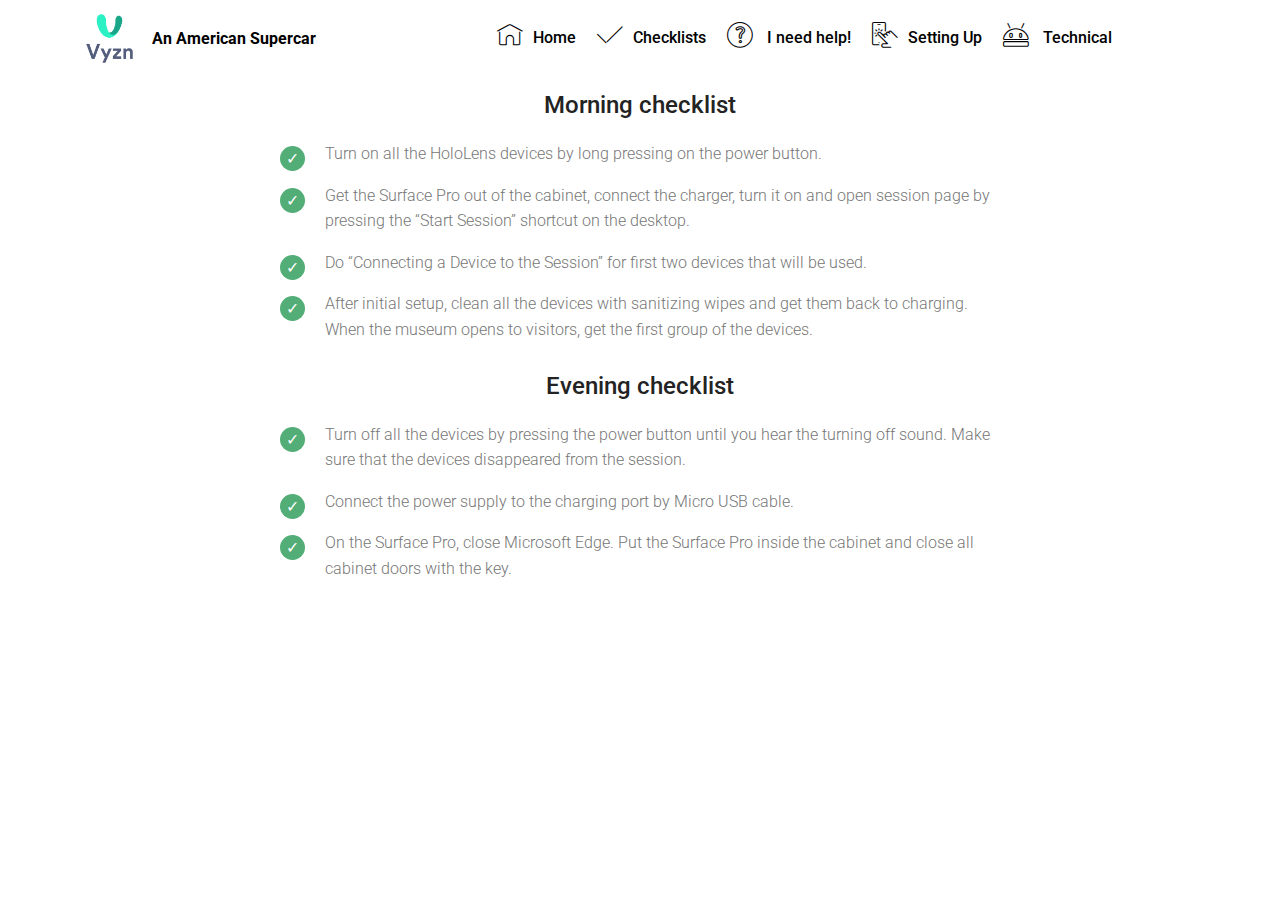
==== checklists.html @ bb9723ed "create github pages" ====
<!DOCTYPE html>
<html>
<head>
  <!-- Site made with Mobirise Website Builder v4.3.2, https://mobirise.com -->
  <meta charset="UTF-8">
  <meta http-equiv="X-UA-Compatible" content="IE=edge">
  <meta name="generator" content="Mobirise v4.3.2, mobirise.com">
  <meta name="viewport" content="width=device-width, initial-scale=1">
  <link rel="shortcut icon" href="assets/images/logo-zengalt-standalone-128x128.png" type="image/x-icon">
  <meta name="description" content="">
  <title>Checklists</title>
  <link rel="stylesheet" href="assets/web/assets/mobirise-icons/mobirise-icons.css">
  <link rel="stylesheet" href="assets/tether/tether.min.css">
  <link rel="stylesheet" href="assets/bootstrap/css/bootstrap.min.css">
  <link rel="stylesheet" href="assets/bootstrap/css/bootstrap-grid.min.css">
  <link rel="stylesheet" href="assets/bootstrap/css/bootstrap-reboot.min.css">
  <link rel="stylesheet" href="assets/dropdown/css/style.css">
  <link rel="stylesheet" href="assets/theme/css/style.css">
  <link rel="stylesheet" href="assets/mobirise/css/mbr-additional.css" type="text/css">
  
  
  
</head>
<body>
<section class="menu cid-qx8bwaWdoM" once="menu" id="menu2-o" data-rv-view="2293">

    

    <nav class="navbar navbar-expand beta-menu navbar-dropdown align-items-center navbar-fixed-top navbar-toggleable-sm">
        <button class="navbar-toggler navbar-toggler-right" type="button" data-toggle="collapse" data-target="#navbarSupportedContent" aria-controls="navbarSupportedContent" aria-expanded="false" aria-label="Toggle navigation">
            <div class="hamburger">
                <span></span>
                <span></span>
                <span></span>
                <span></span>
            </div>
        </button>
        <div class="menu-logo">
            <div class="navbar-brand">
                <span class="navbar-logo">
                    
                        <img src="assets/images/logo-zengalt-standalone-ver-7000x7228.png" alt="Mobirise" title="" media-simple="true" style="height: 3.8rem;">
                    
                </span>
                <span class="navbar-caption-wrap"><a class="navbar-caption text-black display-4" href="https://mobirise.com">
                        An American Supercar</a></span>
            </div>
        </div>
        <div class="collapse navbar-collapse" id="navbarSupportedContent">
            <ul class="navbar-nav nav-dropdown" data-app-modern-menu="true"><li class="nav-item">
                    <a class="nav-link link text-black display-4" href="index.html"><span class="mbri-home mbr-iconfont mbr-iconfont-btn"></span>Home</a>
                </li><li class="nav-item"><a class="nav-link link text-black display-4" href="checklists.html"><span class="mbri-success mbr-iconfont mbr-iconfont-btn"></span>Checklists</a></li><li class="nav-item"><a class="nav-link link text-black display-4" href="troubleshooting.html"><span class="mbri-question mbr-iconfont mbr-iconfont-btn"></span>
                        I need help!</a></li><li class="nav-item dropdown"><a class="nav-link link text-black display-4" href="setup.html" aria-expanded="true"><span class="mbri-touch mbr-iconfont mbr-iconfont-btn"></span>Setting Up</a></li><li class="nav-item">
                    <a class="nav-link link text-black display-4" href="technical.html"><span class="mbri-android mbr-iconfont mbr-iconfont-btn"></span>
                        Technical</a>
                </li></ul>
            <div class="navbar-buttons mbr-section-btn"><a class="btn btn-sm btn-white-outline display-4" href="tel:+1-234-567-8901"></a></div>
        </div>
    </nav>
</section>

<section class="engine"><a href="https://mobirise.co/c">free site maker</a></section><section class="mbr-section content4 cid-qx88U4uyLz" id="content4-q" data-rv-view="2295">

    

    <div class="container">
        <div class="media-container-row">
            <div class="title col-12 col-md-8">
                <h2 class="align-center pb-3 mbr-fonts-style display-5">
                    Morning checklist</h2>
                
                
            </div>
        </div>
    </div>
</section>

<section class="mbr-section content4 cid-qx8kidDkDp" id="content4-w" data-rv-view="2297">

    

    <div class="container">
        <div class="media-container-row">
            <div class="title col-12 col-md-8">
                <h2 class="align-center pb-3 mbr-fonts-style display-5">
                    Morning checklist</h2>
                
                
            </div>
        </div>
    </div>
</section>

<section class="mbr-section article content12 cid-qx89dCiiKt" id="content12-r" data-rv-view="2299">
     

    <div class="container">
        <div class="media-container-row">
            <div class="mbr-text counter-container col-12 col-md-8 mbr-fonts-style display-4">
                <ul><li>Turn on all the HoloLens devices by long pressing on the power button.</li><li>Get the Surface Pro out of the cabinet, connect the charger, turn it on and open session page by pressing the “Start Session” shortcut on the desktop.</li><li>Do “Connecting a Device to the Session” for first two devices that will be used.&nbsp;</li><li>After initial setup, clean all the devices with sanitizing wipes and get them back to charging. When the museum opens to visitors, get the first group of the devices.</li>
                </ul>
            </div>
        </div>
    </div>
</section>

<section class="mbr-section content4 cid-qx8fwMS0rk" id="content4-s" data-rv-view="2300">

    

    <div class="container">
        <div class="media-container-row">
            <div class="title col-12 col-md-8">
                <h2 class="align-center pb-3 mbr-fonts-style display-5">
                    Evening checklist</h2>
                
                
            </div>
        </div>
    </div>
</section>

<section class="mbr-section article content12 cid-qx8fCNBUqa" id="content12-t" data-rv-view="2302">
     

    <div class="container">
        <div class="media-container-row">
            <div class="mbr-text counter-container col-12 col-md-8 mbr-fonts-style display-4">
                <ul><li>Turn off all the devices by pressing the power button until you hear the turning off sound. Make sure that the devices disappeared from the session.</li><li>Connect the power supply to the charging port by Micro USB cable.</li><li>On the Surface Pro, close Microsoft Edge. Put the Surface Pro inside the cabinet and close all cabinet doors with the key.</li>
                </ul>
            </div>
        </div>
    </div>
</section>


  <script src="assets/web/assets/jquery/jquery.min.js"></script>
  <script src="assets/popper/popper.min.js"></script>
  <script src="assets/tether/tether.min.js"></script>
  <script src="assets/bootstrap/js/bootstrap.min.js"></script>
  <script src="assets/smooth-scroll/smooth-scroll.js"></script>
  <script src="assets/dropdown/js/script.min.js"></script>
  <script src="assets/touch-swipe/jquery.touch-swipe.min.js"></script>
  <script src="assets/theme/js/script.js"></script>
  
  
 <div id="scrollToTop" class="scrollToTop mbr-arrow-up"><a style="text-align: center;"><i class="mbri-down mbr-iconfont"></i></a></div>
  </body>
</html>
---- assets/web/assets/mobirise-icons/mobirise-icons.css ----
@font-face {
  font-family: 'MobiriseIcons';
  src:  url('mobirise-icons.eot?spat4u');
  src:  url('mobirise-icons.eot?spat4u#iefix') format('embedded-opentype'),
    url('mobirise-icons.ttf?spat4u') format('truetype'),
    url('mobirise-icons.woff?spat4u') format('woff'),
    url('mobirise-icons.svg?spat4u#MobiriseIcons') format('svg');
  font-weight: normal;
  font-style: normal;
}

[class^="mbri-"], [class*=" mbri-"] {
  /* use !important to prevent issues with browser extensions that change fonts */
  font-family: MobiriseIcons !important;
  speak: none;
  font-style: normal;
  font-weight: normal;
  font-variant: normal;
  text-transform: none;
  line-height: 1;

  /* Better Font Rendering =========== */
  -webkit-font-smoothing: antialiased;
  -moz-osx-font-smoothing: grayscale;
}

.mbri-add-submenu:before {
  content: "\e900";
}
.mbri-alert:before {
  content: "\e901";
}
.mbri-align-center:before {
  content: "\e902";
}
.mbri-align-justify:before {
  content: "\e903";
}
.mbri-align-left:before {
  content: "\e904";
}
.mbri-align-right:before {
  content: "\e905";
}
.mbri-android:before {
  content: "\e906";
}
.mbri-apple:before {
  content: "\e907";
}
.mbri-arrow-down:before {
  content: "\e908";
}
.mbri-arrow-next:before {
  content: "\e909";
}
.mbri-arrow-prev:before {
  content: "\e90a";
}
.mbri-arrow-up:before {
  content: "\e90b";
}
.mbri-bold:before {
  content: "\e90c";
}
.mbri-bookmark:before {
  content: "\e90d";
}
.mbri-bootstrap:before {
  content: "\e90e";
}
.mbri-briefcase:before {
  content: "\e90f";
}
.mbri-browse:before {
  content: "\e910";
}
.mbri-bulleted-list:before {
  content: "\e911";
}
.mbri-calendar:before {
  content: "\e912";
}
.mbri-camera:before {
  content: "\e913";
}
.mbri-cart-add:before {
  content: "\e914";
}
.mbri-cart-full:before {
  content: "\e915";
}
.mbri-cash:before {
  content: "\e916";
}
.mbri-change-style:before {
  content: "\e917";
}
.mbri-chat:before {
  content: "\e918";
}
.mbri-clock:before {
  content: "\e919";
}
.mbri-close:before {
  content: "\e91a";
}
.mbri-cloud:before {
  content: "\e91b";
}
.mbri-code:before {
  content: "\e91c";
}
.mbri-contact-form:before {
  content: "\e91d";
}
.mbri-credit-card:before {
  content: "\e91e";
}
.mbri-cursor-click:before {
  content: "\e91f";
}
.mbri-cust-feedback:before {
  content: "\e920";
}
.mbri-database:before {
  content: "\e921";
}
.mbri-delivery:before {
  content: "\e922";
}
.mbri-desktop:before {
  content: "\e923";
}
.mbri-devices:before {
  content: "\e924";
}
.mbri-down:before {
  content: "\e925";
}
.mbri-download:before {
  content: "\e989";
}
.mbri-drag-n-drop:before {
  content: "\e927";
}
.mbri-drag-n-drop2:before {
  content: "\e928";
}
.mbri-edit:before {
  content: "\e929";
}
.mbri-edit2:before {
  content: "\e92a";
}
.mbri-error:before {
  content: "\e92b";
}
.mbri-extension:before {
  content: "\e92c";
}
.mbri-features:before {
  content: "\e92d";
}
.mbri-file:before {
  content: "\e92e";
}
.mbri-flag:before {
  content: "\e92f";
}
.mbri-folder:before {
  content: "\e930";
}
.mbri-gift:before {
  content: "\e931";
}
.mbri-github:before {
  content: "\e932";
}
.mbri-globe:before {
  content: "\e933";
}
.mbri-globe-2:before {
  content: "\e934";
}
.mbri-growing-chart:before {
  content: "\e935";
}
.mbri-hearth:before {
  content: "\e936";
}
.mbri-help:before {
  content: "\e937";
}
.mbri-home:before {
  content: "\e938";
}
.mbri-hot-cup:before {
  content: "\e939";
}
.mbri-idea:before {
  content: "\e93a";
}
.mbri-image-gallery:before {
  content: "\e93b";
}
.mbri-image-slider:before {
  content: "\e93c";
}
.mbri-info:before {
  content: "\e93d";
}
.mbri-italic:before {
  content: "\e93e";
}
.mbri-key:before {
  content: "\e93f";
}
.mbri-laptop:before {
  content: "\e940";
}
.mbri-layers:before {
  content: "\e941";
}
.mbri-left-right:before {
  content: "\e942";
}
.mbri-left:before {
  content: "\e943";
}
.mbri-letter:before {
  content: "\e944";
}
.mbri-like:before {
  content: "\e945";
}
.mbri-link:before {
  content: "\e946";
}
.mbri-lock:before {
  content: "\e947";
}
.mbri-login:before {
  content: "\e948";
}
.mbri-logout:before {
  content: "\e949";
}
.mbri-magic-stick:before {
  content: "\e94a";
}
.mbri-map-pin:before {
  content: "\e94b";
}
.mbri-menu:before {
  content: "\e94c";
}
.mbri-mobile:before {
  content: "\e94d";
}
.mbri-mobile2:before {
  content: "\e94e";
}
.mbri-mobirise:before {
  content: "\e94f";
}
.mbri-more-horizontal:before {
  content: "\e950";
}
.mbri-more-vertical:before {
  content: "\e951";
}
.mbri-music:before {
  content: "\e952";
}
.mbri-new-file:before {
  content: "\e953";
}
.mbri-numbered-list:before {
  content: "\e954";
}
.mbri-opened-folder:before {
  content: "\e955";
}
.mbri-pages:before {
  content: "\e956";
}
.mbri-paper-plane:before {
  content: "\e957";
}
.mbri-paperclip:before {
  content: "\e958";
}
.mbri-photo:before {
  content: "\e959";
}
.mbri-photos:before {
  content: "\e95a";
}
.mbri-pin:before {
  content: "\e95b";
}
.mbri-play:before {
  content: "\e95c";
}
.mbri-plus:before {
  content: "\e95d";
}
.mbri-preview:before {
  content: "\e95e";
}
.mbri-print:before {
  content: "\e95f";
}
.mbri-protect:before {
  content: "\e960";
}
.mbri-question:before {
  content: "\e961";
}
.mbri-quote-left:before {
  content: "\e962";
}
.mbri-quote-right:before {
  content: "\e963";
}
.mbri-refresh:before {
  content: "\e964";
}
.mbri-responsive:before {
  content: "\e965";
}
.mbri-right:before {
  content: "\e966";
}
.mbri-rocket:before {
  content: "\e967";
}
.mbri-sad-face:before {
  content: "\e968";
}
.mbri-sale:before {
  content: "\e969";
}
.mbri-save:before {
  content: "\e96a";
}
.mbri-search:before {
  content: "\e96b";
}
.mbri-setting:before {
  content: "\e96c";
}
.mbri-setting2:before {
  content: "\e96d";
}
.mbri-setting3:before {
  content: "\e96e";
}
.mbri-share:before {
  content: "\e96f";
}
.mbri-shopping-bag:before {
  content: "\e970";
}
.mbri-shopping-basket:before {
  content: "\e971";
}
.mbri-shopping-cart:before {
  content: "\e972";
}
.mbri-sites:before {
  content: "\e973";
}
.mbri-smile-face:before {
  content: "\e974";
}
.mbri-speed:before {
  content: "\e975";
}
.mbri-star:before {
  content: "\e976";
}
.mbri-success:before {
  content: "\e977";
}
.mbri-sun:before {
  content: "\e978";
}
.mbri-sun2:before {
  content: "\e979";
}
.mbri-tablet:before {
  content: "\e97a";
}
.mbri-tablet-vertical:before {
  content: "\e97b";
}
.mbri-target:before {
  content: "\e97c";
}
.mbri-timer:before {
  content: "\e97d";
}
.mbri-to-ftp:before {
  content: "\e97e";
}
.mbri-to-local-drive:before {
  content: "\e97f";
}
.mbri-touch-swipe:before {
  content: "\e980";
}
.mbri-touch:before {
  content: "\e981";
}
.mbri-trash:before {
  content: "\e982";
}
.mbri-underline:before {
  content: "\e983";
}
.mbri-unlink:before {
  content: "\e984";
}
.mbri-unlock:before {
  content: "\e985";
}
.mbri-up-down:before {
  content: "\e986";
}
.mbri-up:before {
  content: "\e987";
}
.mbri-update:before {
  content: "\e988";
}
.mbri-upload:before {
 content: "\e926"; 
}
.mbri-user:before {
  content: "\e98a";
}
.mbri-user2:before {
  content: "\e98b";
}
.mbri-users:before {
  content: "\e98c";
}
.mbri-video:before {
  content: "\e98d";
}
.mbri-video-play:before {
  content: "\e98e";
}
.mbri-watch:before {
  content: "\e98f";
}
.mbri-website-theme:before {
  content: "\e990";
}
.mbri-wifi:before {
  content: "\e991";
}
.mbri-windows:before {
  content: "\e992";
}
.mbri-zoom-out:before {
  content: "\e993";
}
.mbri-redo:before {
  content: "\e994";
}
.mbri-undo:before {
  content: "\e995";
}
---- assets/dropdown/css/style.css ----
.navbar-dropdown {
  left: 0;
  padding: 0;
  position: absolute;
  right: 0;
  top: 0;
  transition: all 0.45s ease;
  z-index: 1030;
  background: #282828; }
  .navbar-dropdown .navbar-logo {
    margin-right: 0.8rem;
    transition: margin 0.3s ease-in-out;
    vertical-align: middle; }
    .navbar-dropdown .navbar-logo img {
      height: 3.125rem;
      transition: all 0.3s ease-in-out; }
    .navbar-dropdown .navbar-logo.mbr-iconfont {
      font-size: 3.125rem;
      line-height: 3.125rem; }
  .navbar-dropdown .navbar-caption {
    font-weight: 700;
    white-space: normal;
    vertical-align: -4px;
    line-height: 3.125rem !important; }
    .navbar-dropdown .navbar-caption, .navbar-dropdown .navbar-caption:hover {
      color: inherit;
      text-decoration: none; }
  .navbar-dropdown .mbr-iconfont + .navbar-caption {
    vertical-align: -1px; }
  .navbar-dropdown.navbar-fixed-top {
    position: fixed; }
  .navbar-dropdown .navbar-brand span {
    vertical-align: -4px; }
  .navbar-dropdown.bg-color.transparent {
    background: none; }
  .navbar-dropdown.navbar-short .navbar-brand {
    padding: 0.625rem 0; }
    .navbar-dropdown.navbar-short .navbar-brand span {
      vertical-align: -1px; }
  .navbar-dropdown.navbar-short .navbar-caption {
    line-height: 2.375rem !important;
    vertical-align: -2px; }
  .navbar-dropdown.navbar-short .navbar-logo {
    margin-right: 0.5rem; }
    .navbar-dropdown.navbar-short .navbar-logo img {
      height: 2.375rem; }
    .navbar-dropdown.navbar-short .navbar-logo.mbr-iconfont {
      font-size: 2.375rem;
      line-height: 2.375rem; }
  .navbar-dropdown.navbar-short .mbr-table-cell {
    height: 3.625rem; }
  .navbar-dropdown .navbar-close {
    left: 0.6875rem;
    position: fixed;
    top: 0.75rem;
    z-index: 1000; }
  .navbar-dropdown .hamburger-icon {
    content: "";
    display: inline-block;
    vertical-align: middle;
    width: 16px;
    -webkit-box-shadow: 0 -6px 0 1px #282828,0 0 0 1px #282828,0 6px 0 1px #282828;
    -moz-box-shadow: 0 -6px 0 1px #282828,0 0 0 1px #282828,0 6px 0 1px #282828;
    box-shadow: 0 -6px 0 1px #282828,0 0 0 1px #282828,0 6px 0 1px #282828; }

.dropdown-menu .dropdown-toggle[data-toggle="dropdown-submenu"]::after {
  border-bottom: 0.35em solid transparent;
  border-left: 0.35em solid;
  border-right: 0;
  border-top: 0.35em solid transparent;
  margin-left: 0.3rem; }

.dropdown-menu .dropdown-item:focus {
  outline: 0; }

.nav-dropdown {
  font-size: 0.75rem;
  font-weight: 500;
  height: auto !important; }
  .nav-dropdown .nav-btn {
    padding-left: 1rem; }
  .nav-dropdown .link {
    margin: .667em 1.667em;
    font-weight: 500;
    padding: 0;
    transition: color .2s ease-in-out; }
    .nav-dropdown .link.dropdown-toggle {
      margin-right: 2.583em; }
      .nav-dropdown .link.dropdown-toggle::after {
        margin-left: .25rem;
        border-top: 0.35em solid;
        border-right: 0.35em solid transparent;
        border-left: 0.35em solid transparent;
        border-bottom: 0; }
      .nav-dropdown .link.dropdown-toggle[aria-expanded="true"] {
        margin: 0;
        padding: 0.667em 3.263em  0.667em 1.667em; }
  .nav-dropdown .link::after,
  .nav-dropdown .dropdown-item::after {
    color: inherit; }
  .nav-dropdown .btn {
    font-size: 0.75rem;
    font-weight: 700;
    letter-spacing: 0;
    margin-bottom: 0;
    padding-left: 1.25rem;
    padding-right: 1.25rem; }
  .nav-dropdown .dropdown-menu {
    border-radius: 0;
    border: 0;
    left: 0;
    margin: 0;
    padding-bottom: 1.25rem;
    padding-top: 1.25rem;
    position: relative; }
  .nav-dropdown .dropdown-submenu {
    margin-left: 0.125rem;
    top: 0; }
  .nav-dropdown .dropdown-item {
    font-weight: 500;
    line-height: 2;
    padding: 0.3846em 4.615em 0.3846em 1.5385em;
    position: relative;
    transition: color .2s ease-in-out, background-color .2s ease-in-out; }
    .nav-dropdown .dropdown-item::after {
      margin-top: -0.3077em;
      position: absolute;
      right: 1.1538em;
      top: 50%; }
    .nav-dropdown .dropdown-item:focus, .nav-dropdown .dropdown-item:hover {
      background: none; }

@media (max-width: 767px) {
  .nav-dropdown.navbar-toggleable-sm {
    bottom: 0;
    display: none;
    left: 0;
    overflow-x: hidden;
    position: fixed;
    top: 0;
    transform: translateX(-100%);
    -ms-transform: translateX(-100%);
    -webkit-transform: translateX(-100%);
    width: 18.75rem;
    z-index: 999; } }
.nav-dropdown.navbar-toggleable-xl {
  bottom: 0;
  display: none;
  left: 0;
  overflow-x: hidden;
  position: fixed;
  top: 0;
  transform: translateX(-100%);
  -ms-transform: translateX(-100%);
  -webkit-transform: translateX(-100%);
  width: 18.75rem;
  z-index: 999; }

.nav-dropdown-sm {
  display: block !important;
  overflow-x: hidden;
  overflow: auto;
  padding-top: 3.875rem; }
  .nav-dropdown-sm::after {
    content: "";
    display: block;
    height: 3rem;
    width: 100%; }
  .nav-dropdown-sm.collapse.in ~ .navbar-close {
    display: block !important; }
  .nav-dropdown-sm.collapsing, .nav-dropdown-sm.collapse.in {
    transform: translateX(0);
    -ms-transform: translateX(0);
    -webkit-transform: translateX(0);
    transition: all 0.25s ease-out;
    -webkit-transition: all 0.25s ease-out;
    background: #282828; }
  .nav-dropdown-sm.collapsing[aria-expanded="false"] {
    transform: translateX(-100%);
    -ms-transform: translateX(-100%);
    -webkit-transform: translateX(-100%); }
  .nav-dropdown-sm .nav-item {
    display: block;
    margin-left: 0 !important;
    padding-left: 0; }
  .nav-dropdown-sm .link,
  .nav-dropdown-sm .dropdown-item {
    border-top: 1px dotted rgba(255, 255, 255, 0.1);
    font-size: 0.8125rem;
    line-height: 1.6;
    margin: 0 !important;
    padding: 0.875rem 2.4rem 0.875rem 1.5625rem !important;
    position: relative;
    white-space: normal; }
    .nav-dropdown-sm .link:focus, .nav-dropdown-sm .link:hover,
    .nav-dropdown-sm .dropdown-item:focus,
    .nav-dropdown-sm .dropdown-item:hover {
      background: rgba(0, 0, 0, 0.2) !important;
      color: #c0a375; }
  .nav-dropdown-sm .nav-btn {
    position: relative;
    padding: 1.5625rem 1.5625rem 0 1.5625rem; }
    .nav-dropdown-sm .nav-btn::before {
      border-top: 1px dotted rgba(255, 255, 255, 0.1);
      content: "";
      left: 0;
      position: absolute;
      top: 0;
      width: 100%; }
    .nav-dropdown-sm .nav-btn + .nav-btn {
      padding-top: 0.625rem; }
      .nav-dropdown-sm .nav-btn + .nav-btn::before {
        display: none; }
  .nav-dropdown-sm .btn {
    padding: 0.625rem 0; }
  .nav-dropdown-sm .dropdown-toggle[data-toggle="dropdown-submenu"]::after {
    margin-left: .25rem;
    border-top: 0.35em solid;
    border-right: 0.35em solid transparent;
    border-left: 0.35em solid transparent;
    border-bottom: 0; }
  .nav-dropdown-sm .dropdown-toggle[data-toggle="dropdown-submenu"][aria-expanded="true"]::after {
    border-top: 0;
    border-right: 0.35em solid transparent;
    border-left: 0.35em solid transparent;
    border-bottom: 0.35em solid; }
  .nav-dropdown-sm .dropdown-menu {
    margin: 0;
    padding: 0;
    position: relative;
    top: 0;
    left: 0;
    width: 100%;
    border: 0;
    float: none;
    border-radius: 0;
    background: none; }
  .nav-dropdown-sm .dropdown-submenu {
    left: 100%;
    margin-left: 0.125rem;
    margin-top: -1.25rem;
    top: 0; }

.navbar-toggleable-sm .nav-dropdown .dropdown-menu {
  position: absolute; }

.navbar-toggleable-sm .nav-dropdown .dropdown-submenu {
  left: 100%;
  margin-left: 0.125rem;
  margin-top: -1.25rem;
  top: 0; }

.navbar-toggleable-sm.opened .nav-dropdown .dropdown-menu {
  position: relative; }

.navbar-toggleable-sm.opened .nav-dropdown .dropdown-submenu {
  left: 0;
  margin-left: 00rem;
  margin-top: 0rem;
  top: 0; }

.is-builder .nav-dropdown.collapsing {
  transition: none !important; }

/*# sourceMappingURL=style.css.map */
---- assets/theme/css/style.css ----
/*!
 * Mobirise v4 theme (https://mobirise.com/)
 * Copyright 2017 Mobirise
 */
section {
  background-color: #eeeeee; }

section,
.container,
.container-fluid {
  position: relative;
  word-wrap: break-word; }

a.mbr-iconfont:hover {
  text-decoration: none; }

.article .lead p, .article .lead ul, .article .lead ol, .article .lead pre, .article .lead blockquote {
  margin-bottom: 0; }

a {
  font-style: normal;
  font-weight: 400;
  cursor: pointer; }
  a, a:hover {
    text-decoration: none; }

figure {
  margin-bottom: 0; }

body {
  color: #232323; }

h1, h2, h3, h4, h5, h6,
.h1, .h2, .h3, .h4, .h5, .h6,
.display-1, .display-2, .display-3, .display-4 {
  line-height: 1;
  word-break: break-word;
  word-wrap: break-word; }

b, strong {
  font-weight: bold; }

blockquote {
  padding: 10px 0 10px 20px;
  position: relative;
  border-left: 2px solid;
  border-color: #ff3366; }

input:-webkit-autofill, input:-webkit-autofill:hover, input:-webkit-autofill:focus, input:-webkit-autofill:active {
  transition-delay: 9999s;
  transition-property: background-color, color; }

textarea[type="hidden"] {
  display: none; }

body {
  position: relative; }

section {
  background-position: 50% 50%;
  background-repeat: no-repeat;
  background-size: cover; }
  section .mbr-background-video,
  section .mbr-background-video-preview {
    position: absolute;
    bottom: 0;
    left: 0;
    right: 0;
    top: 0; }

.hidden {
  visibility: hidden; }

.mbr-z-index20 {
  z-index: 20; }

/*! Base colors */
.mbr-white {
  color: #ffffff; }

.mbr-black {
  color: #000000; }

.mbr-bg-white {
  background-color: #ffffff; }

.mbr-bg-black {
  background-color: #000000; }

/*! Text-aligns */
.align-left {
  text-align: left; }

.align-center {
  text-align: center; }

.align-right {
  text-align: right; }

@media (max-width: 767px) {
  .align-left, .align-center, .align-right, .mbr-section-btn, .mbr-section-title {
    text-align: center; } }
/*! Font-weight  */
.mbr-light {
  font-weight: 300; }

.mbr-regular {
  font-weight: 400; }

.mbr-semibold {
  font-weight: 500; }

.mbr-bold {
  font-weight: 700; }

/*! Media  */
.media-size-item {
  -webkit-flex: 1 1 auto;
  -moz-flex: 1 1 auto;
  -ms-flex: 1 1 auto;
  -o-flex: 1 1 auto;
  flex: 1 1 auto; }

.media-content {
  -webkit-flex-basis: 100%;
  flex-basis: 100%; }

.media-container-row {
  display: -ms-flexbox;
  display: -webkit-flex;
  display: flex;
  -webkit-flex-direction: row;
  -ms-flex-direction: row;
  flex-direction: row;
  -webkit-flex-wrap: wrap;
  -ms-flex-wrap: wrap;
  flex-wrap: wrap;
  -webkit-justify-content: center;
  -ms-flex-pack: center;
  justify-content: center;
  -webkit-align-content: center;
  -ms-flex-line-pack: center;
  align-content: center;
  -webkit-align-items: start;
  -ms-flex-align: start;
  align-items: start; }
  .media-container-row .media-size-item {
    width: 400px; }

.media-container-column {
  display: -ms-flexbox;
  display: -webkit-flex;
  display: flex;
  -webkit-flex-direction: column;
  -ms-flex-direction: column;
  flex-direction: column;
  -webkit-flex-wrap: wrap;
  -ms-flex-wrap: wrap;
  flex-wrap: wrap;
  -webkit-justify-content: center;
  -ms-flex-pack: center;
  justify-content: center;
  -webkit-align-content: center;
  -ms-flex-line-pack: center;
  align-content: center;
  -webkit-align-items: stretch;
  -ms-flex-align: stretch;
  align-items: stretch; }
  .media-container-column > * {
    width: 100%; }

@media (min-width: 992px) {
  .media-container-row {
    -webkit-flex-wrap: nowrap;
    -ms-flex-wrap: nowrap;
    flex-wrap: nowrap; } }
figure {
  overflow: hidden; }

figure[mbr-media-size] {
  transition: width 0.1s; }

.mbr-figure img, .mbr-figure iframe {
  display: block;
  width: 100%; }

.card {
  background-color: transparent;
  border: none; }

.card-img {
  text-align: center;
  flex-shrink: 0; }

.media {
  max-width: 100%;
  margin: 0 auto; }

.mbr-figure {
  -ms-flex-item-align: center;
  -ms-grid-row-align: center;
  -webkit-align-self: center;
  align-self: center; }

.media-container > div {
  max-width: 100%; }

.mbr-figure img, .card-img img {
  width: 100%; }

@media (max-width: 991px) {
  .media-size-item {
    width: auto !important; }

  .media {
    width: auto; }

  .mbr-figure {
    width: 100% !important; } }
/*! Buttons */
.mbr-section-btn {
  margin-left: -.25rem;
  margin-right: -.25rem;
  font-size: 0; }

nav .mbr-section-btn {
  margin-left: 0rem;
  margin-right: 0rem; }

/*! Btn icon margin */
.btn .mbr-iconfont, .btn.btn-sm .mbr-iconfont {
  cursor: pointer;
  margin-right: 0.5rem; }

.btn.btn-md .mbr-iconfont, .btn.btn-md .mbr-iconfont {
  margin-right: 0.8rem; }

.mbr-regular {
  font-weight: 400; }

.mbr-semibold {
  font-weight: 500; }

.mbr-bold {
  font-weight: 700; }

[type="submit"] {
  -webkit-appearance: none; }

/*! Full-screen */
.mbr-fullscreen .mbr-overlay {
  min-height: 100vh; }

.mbr-fullscreen {
  display: flex;
  display: -webkit-flex;
  display: -moz-flex;
  display: -ms-flex;
  display: -o-flex;
  align-items: center;
  -webkit-align-items: center;
  min-height: 100vh;
  padding-top: 3rem;
  padding-bottom: 3rem; }

/*! Map */
.map {
  height: 25rem;
  position: relative; }
  .map iframe {
    width: 100%;
    height: 100%; }

/* Form */
.form-asterisk {
  font-family: initial;
  position: absolute;
  top: -2px;
  font-weight: normal; }

/*! Scroll to top arrow */
.mbr-arrow-up {
  bottom: 25px;
  right: 90px;
  position: fixed;
  text-align: right;
  z-index: 5000;
  color: #ffffff;
  font-size: 32px;
  transform: rotate(180deg);
  -webkit-transform: rotate(180deg); }

.mbr-arrow-up a {
  background: rgba(0, 0, 0, 0.2);
  border-radius: 3px;
  color: #fff;
  display: inline-block;
  height: 60px;
  width: 60px;
  outline-style: none !important;
  position: relative;
  text-decoration: none;
  transition: all .3s ease-in-out;
  cursor: pointer;
  text-align: center; }
  .mbr-arrow-up a:hover {
    background-color: rgba(0, 0, 0, 0.4); }
  .mbr-arrow-up a i {
    line-height: 60px; }

.mbr-arrow-up-icon {
  display: block;
  color: #fff; }

.mbr-arrow-up-icon::before {
  content: "\203a";
  display: inline-block;
  font-family: serif;
  font-size: 32px;
  line-height: 1;
  font-style: normal;
  position: relative;
  top: 6px;
  left: -4px;
  -webkit-transform: rotate(-90deg);
  transform: rotate(-90deg); }

/*! Arrow Down */
.mbr-arrow {
  position: absolute;
  bottom: 45px;
  left: 50%;
  width: 60px;
  height: 60px;
  cursor: pointer;
  background-color: rgba(80, 80, 80, 0.5);
  border-radius: 50%;
  -webkit-transform: translateX(-50%);
  transform: translateX(-50%); }
  .mbr-arrow > a {
    display: inline-block;
    text-decoration: none;
    outline-style: none;
    -webkit-animation: arrowdown 1.7s ease-in-out infinite;
    animation: arrowdown 1.7s ease-in-out infinite; }
    .mbr-arrow > a > i {
      position: absolute;
      top: -2px;
      left: 15px;
      font-size: 2rem; }

@keyframes arrowdown {
  0% {
    transform: translateY(0px);
    -webkit-transform: translateY(0px); }
  50% {
    transform: translateY(-5px);
    -webkit-transform: translateY(-5px); }
  100% {
    transform: translateY(0px);
    -webkit-transform: translateY(0px); } }
@-webkit-keyframes arrowdown {
  0% {
    transform: translateY(0px);
    -webkit-transform: translateY(0px); }
  50% {
    transform: translateY(-5px);
    -webkit-transform: translateY(-5px); }
  100% {
    transform: translateY(0px);
    -webkit-transform: translateY(0px); } }
@media (max-width: 500px) {
  .mbr-arrow-up {
    left: 50%;
    right: auto;
    transform: translateX(-50%) rotate(180deg);
    -webkit-transform: translateX(-50%) rotate(180deg); } }
/*Gradients animation*/
@keyframes gradient-animation {
  from {
    background-position: 0% 100%;
    animation-timing-function: ease-in-out; }
  to {
    background-position: 100% 0%;
    animation-timing-function: ease-in-out; } }
@-webkit-keyframes gradient-animation {
  from {
    background-position: 0% 100%;
    animation-timing-function: ease-in-out; }
  to {
    background-position: 100% 0%;
    animation-timing-function: ease-in-out; } }
.bg-gradient {
  background-size: 200% 200%;
  animation: gradient-animation 5s infinite alternate;
  -webkit-animation: gradient-animation 5s infinite alternate; }

.menu .navbar-brand {
  display: -webkit-flex; }
  .menu .navbar-brand span {
    display: flex;
    display: -webkit-flex; }
  .menu .navbar-brand .navbar-caption-wrap {
    display: -webkit-flex; }
  .menu .navbar-brand .navbar-logo img {
    display: -webkit-flex; }
@media (min-width: 768px) and (max-width: 991px) {
  .menu .navbar-toggleable-sm .navbar-nav {
    display: -webkit-box;
    display: -webkit-flex;
    display: -ms-flexbox; } }
@media (min-width: 992px) {
  .menu .navbar-nav.nav-dropdown {
    display: -webkit-flex; }
  .menu .navbar-toggleable-sm .navbar-collapse {
    display: -webkit-flex !important; } }

/*# sourceMappingURL=style.css.map */
.engine {
	position: absolute;
	text-indent: -2400px;
	text-align: center;
	padding: 0;
	top: 0;
	left: -2400px;
}
---- assets/mobirise/css/mbr-additional.css ----
@import url(https://fonts.googleapis.com/css?family=Roboto:100,100i,300,300i,400,400i,500,500i,700,700i,900,900i);





body {
  font-style: normal;
  line-height: 1.5;
}
.mbr-section-title {
  font-style: normal;
  line-height: 1.2;
}
.mbr-section-subtitle {
  line-height: 1.3;
}
.mbr-text {
  font-style: normal;
  line-height: 1.6;
}
.display-1 {
  font-family: 'Roboto', sans-serif;
  font-size: 4.25rem;
}
.display-1 > .mbr-iconfont {
  font-size: 6.8rem;
}
.display-2 {
  font-family: 'Roboto', sans-serif;
  font-size: 3rem;
}
.display-2 > .mbr-iconfont {
  font-size: 4.8rem;
}
.display-4 {
  font-family: 'Roboto', sans-serif;
  font-size: 1rem;
}
.display-4 > .mbr-iconfont {
  font-size: 1.6rem;
}
.display-5 {
  font-family: 'Roboto', sans-serif;
  font-size: 1.5rem;
}
.display-5 > .mbr-iconfont {
  font-size: 2.4rem;
}
.display-7 {
  font-family: 'Roboto', sans-serif;
  font-size: 1rem;
}
.display-7 > .mbr-iconfont {
  font-size: 1.6rem;
}
/* ---- Fluid typography for mobile devices ---- */
/* 1.4 - font scale ratio ( bootstrap == 1.42857 ) */
/* 100vw - current viewport width */
/* (48 - 20)  48 == 48rem == 768px, 20 == 20rem == 320px(minimal supported viewport) */
/* 0.65 - min scale variable, may vary */
@media (max-width: 768px) {
  .display-1 {
    font-size: 3.4rem;
    font-size: calc( 2.1374999999999997rem + (4.25 - 2.1374999999999997) * ((100vw - 20rem) / (48 - 20)));
    line-height: calc( 1.4 * (2.1374999999999997rem + (4.25 - 2.1374999999999997) * ((100vw - 20rem) / (48 - 20))));
  }
  .display-2 {
    font-size: 2.4rem;
    font-size: calc( 1.7rem + (3 - 1.7) * ((100vw - 20rem) / (48 - 20)));
    line-height: calc( 1.4 * (1.7rem + (3 - 1.7) * ((100vw - 20rem) / (48 - 20))));
  }
  .display-4 {
    font-size: 0.8rem;
    font-size: calc( 1rem + (1 - 1) * ((100vw - 20rem) / (48 - 20)));
    line-height: calc( 1.4 * (1rem + (1 - 1) * ((100vw - 20rem) / (48 - 20))));
  }
  .display-5 {
    font-size: 1.2rem;
    font-size: calc( 1.175rem + (1.5 - 1.175) * ((100vw - 20rem) / (48 - 20)));
    line-height: calc( 1.4 * (1.175rem + (1.5 - 1.175) * ((100vw - 20rem) / (48 - 20))));
  }
}
/* Buttons */
.btn {
  font-weight: 500;
  border-width: 2px;
  font-style: normal;
  letter-spacing: 1px;
  margin: .4rem .8rem;
  white-space: normal;
  -webkit-transition: all 0.3s ease-in-out;
  -moz-transition: all 0.3s ease-in-out;
  transition: all 0.3s ease-in-out;
  padding: 1rem 3rem;
  border-radius: 3px;
  display: inline-flex;
  align-items: center;
  justify-content: center;
  word-break: break-word;
}
.btn-sm {
  font-weight: 500;
  letter-spacing: 1px;
  -webkit-transition: all 0.3s ease-in-out;
  -moz-transition: all 0.3s ease-in-out;
  transition: all 0.3s ease-in-out;
  padding: 0.6rem 1.5rem;
  border-radius: 3px;
}
.btn-md {
  font-weight: 500;
  letter-spacing: 1px;
  margin: .4rem .8rem !important;
  -webkit-transition: all 0.3s ease-in-out;
  -moz-transition: all 0.3s ease-in-out;
  transition: all 0.3s ease-in-out;
  padding: 1rem 3rem;
  border-radius: 3px;
}
.btn-lg {
  font-weight: 500;
  letter-spacing: 1px;
  margin: .4rem .8rem !important;
  -webkit-transition: all 0.3s ease-in-out;
  -moz-transition: all 0.3s ease-in-out;
  transition: all 0.3s ease-in-out;
  padding: 1.2rem 3.2rem;
  border-radius: 3px;
}
.bg-primary {
  background-color: #53ad77 !important;
}
.bg-success {
  background-color: #53ad77 !important;
}
.bg-info {
  background-color: #53ad77 !important;
}
.bg-warning {
  background-color: #53ad77 !important;
}
.bg-danger {
  background-color: #53ad77 !important;
}
.btn-primary,
.btn-primary:active {
  background-color: #53ad77;
  border-color: #53ad77;
  color: #ffffff;
}
.btn-primary:hover,
.btn-primary:focus,
.btn-primary.focus,
.btn-primary.active {
  color: #ffffff;
  background-color: #3a7a53;
  border-color: #3a7a53;
}
.btn-primary.disabled,
.btn-primary:disabled {
  color: #ffffff !important;
  background-color: #3a7a53 !important;
  border-color: #3a7a53 !important;
}
.btn-secondary,
.btn-secondary:active {
  background-color: #53ad77;
  border-color: #53ad77;
  color: #ffffff;
}
.btn-secondary:hover,
.btn-secondary:focus,
.btn-secondary.focus,
.btn-secondary.active {
  color: #ffffff;
  background-color: #3a7a53;
  border-color: #3a7a53;
}
.btn-secondary.disabled,
.btn-secondary:disabled {
  color: #ffffff !important;
  background-color: #3a7a53 !important;
  border-color: #3a7a53 !important;
}
.btn-info,
.btn-info:active {
  background-color: #53ad77;
  border-color: #53ad77;
  color: #ffffff;
}
.btn-info:hover,
.btn-info:focus,
.btn-info.focus,
.btn-info.active {
  color: #ffffff;
  background-color: #3a7a53;
  border-color: #3a7a53;
}
.btn-info.disabled,
.btn-info:disabled {
  color: #ffffff !important;
  background-color: #3a7a53 !important;
  border-color: #3a7a53 !important;
}
.btn-success,
.btn-success:active {
  background-color: #53ad77;
  border-color: #53ad77;
  color: #ffffff;
}
.btn-success:hover,
.btn-success:focus,
.btn-success.focus,
.btn-success.active {
  color: #ffffff;
  background-color: #3a7a53;
  border-color: #3a7a53;
}
.btn-success.disabled,
.btn-success:disabled {
  color: #ffffff !important;
  background-color: #3a7a53 !important;
  border-color: #3a7a53 !important;
}
.btn-warning,
.btn-warning:active {
  background-color: #53ad77;
  border-color: #53ad77;
  color: #ffffff;
}
.btn-warning:hover,
.btn-warning:focus,
.btn-warning.focus,
.btn-warning.active {
  color: #ffffff;
  background-color: #3a7a53;
  border-color: #3a7a53;
}
.btn-warning.disabled,
.btn-warning:disabled {
  color: #ffffff !important;
  background-color: #3a7a53 !important;
  border-color: #3a7a53 !important;
}
.btn-danger,
.btn-danger:active {
  background-color: #53ad77;
  border-color: #53ad77;
  color: #ffffff;
}
.btn-danger:hover,
.btn-danger:focus,
.btn-danger.focus,
.btn-danger.active {
  color: #ffffff;
  background-color: #3a7a53;
  border-color: #3a7a53;
}
.btn-danger.disabled,
.btn-danger:disabled {
  color: #ffffff !important;
  background-color: #3a7a53 !important;
  border-color: #3a7a53 !important;
}
.btn-white {
  color: #333333 !important;
}
.btn-white,
.btn-white:active {
  background-color: #ffffff;
  border-color: #ffffff;
  color: #ffffff;
}
.btn-white:hover,
.btn-white:focus,
.btn-white.focus,
.btn-white.active {
  color: #ffffff;
  background-color: #d4d4d4;
  border-color: #d4d4d4;
}
.btn-white.disabled,
.btn-white:disabled {
  color: #ffffff !important;
  background-color: #d4d4d4 !important;
  border-color: #d4d4d4 !important;
}
.btn-black,
.btn-black:active {
  background-color: #333333;
  border-color: #333333;
  color: #ffffff;
}
.btn-black:hover,
.btn-black:focus,
.btn-black.focus,
.btn-black.active {
  color: #ffffff;
  background-color: #0d0d0d;
  border-color: #0d0d0d;
}
.btn-black.disabled,
.btn-black:disabled {
  color: #ffffff !important;
  background-color: #0d0d0d !important;
  border-color: #0d0d0d !important;
}
.btn-primary-outline,
.btn-primary-outline:active {
  background: none;
  border-color: #326848;
  color: #326848;
}
.btn-primary-outline:hover,
.btn-primary-outline:focus,
.btn-primary-outline.focus,
.btn-primary-outline.active {
  color: #ffffff;
  background-color: #53ad77;
  border-color: #53ad77;
}
.btn-primary-outline.disabled,
.btn-primary-outline:disabled {
  color: #ffffff !important;
  background-color: #53ad77 !important;
  border-color: #53ad77 !important;
}
.btn-secondary-outline,
.btn-secondary-outline:active {
  background: none;
  border-color: #326848;
  color: #326848;
}
.btn-secondary-outline:hover,
.btn-secondary-outline:focus,
.btn-secondary-outline.focus,
.btn-secondary-outline.active {
  color: #ffffff;
  background-color: #53ad77;
  border-color: #53ad77;
}
.btn-secondary-outline.disabled,
.btn-secondary-outline:disabled {
  color: #ffffff !important;
  background-color: #53ad77 !important;
  border-color: #53ad77 !important;
}
.btn-info-outline,
.btn-info-outline:active {
  background: none;
  border-color: #326848;
  color: #326848;
}
.btn-info-outline:hover,
.btn-info-outline:focus,
.btn-info-outline.focus,
.btn-info-outline.active {
  color: #ffffff;
  background-color: #53ad77;
  border-color: #53ad77;
}
.btn-info-outline.disabled,
.btn-info-outline:disabled {
  color: #ffffff !important;
  background-color: #53ad77 !important;
  border-color: #53ad77 !important;
}
.btn-success-outline,
.btn-success-outline:active {
  background: none;
  border-color: #326848;
  color: #326848;
}
.btn-success-outline:hover,
.btn-success-outline:focus,
.btn-success-outline.focus,
.btn-success-outline.active {
  color: #ffffff;
  background-color: #53ad77;
  border-color: #53ad77;
}
.btn-success-outline.disabled,
.btn-success-outline:disabled {
  color: #ffffff !important;
  background-color: #53ad77 !important;
  border-color: #53ad77 !important;
}
.btn-warning-outline,
.btn-warning-outline:active {
  background: none;
  border-color: #326848;
  color: #326848;
}
.btn-warning-outline:hover,
.btn-warning-outline:focus,
.btn-warning-outline.focus,
.btn-warning-outline.active {
  color: #ffffff;
  background-color: #53ad77;
  border-color: #53ad77;
}
.btn-warning-outline.disabled,
.btn-warning-outline:disabled {
  color: #ffffff !important;
  background-color: #53ad77 !important;
  border-color: #53ad77 !important;
}
.btn-danger-outline,
.btn-danger-outline:active {
  background: none;
  border-color: #326848;
  color: #326848;
}
.btn-danger-outline:hover,
.btn-danger-outline:focus,
.btn-danger-outline.focus,
.btn-danger-outline.active {
  color: #ffffff;
  background-color: #53ad77;
  border-color: #53ad77;
}
.btn-danger-outline.disabled,
.btn-danger-outline:disabled {
  color: #ffffff !important;
  background-color: #53ad77 !important;
  border-color: #53ad77 !important;
}
.btn-black-outline,
.btn-black-outline:active {
  background: none;
  border-color: #000000;
  color: #000000;
}
.btn-black-outline:hover,
.btn-black-outline:focus,
.btn-black-outline.focus,
.btn-black-outline.active {
  color: #ffffff;
  background-color: #333333;
  border-color: #333333;
}
.btn-black-outline.disabled,
.btn-black-outline:disabled {
  color: #ffffff !important;
  background-color: #333333 !important;
  border-color: #333333 !important;
}
.btn-white-outline,
.btn-white-outline:active,
.btn-white-outline.active {
  background: none;
  border-color: #ffffff;
  color: #ffffff;
}
.btn-white-outline:hover,
.btn-white-outline:focus,
.btn-white-outline.focus {
  color: #333333;
  background-color: #ffffff;
  border-color: #ffffff;
}
.text-primary {
  color: #53ad77 !important;
}
.text-secondary {
  color: #53ad77 !important;
}
.text-success {
  color: #53ad77 !important;
}
.text-info {
  color: #53ad77 !important;
}
.text-warning {
  color: #53ad77 !important;
}
.text-danger {
  color: #53ad77 !important;
}
.text-white {
  color: #ffffff !important;
}
.text-black {
  color: #000000 !important;
}
a.text-primary:hover,
a.text-primary:focus {
  color: #326848 !important;
}
a.text-secondary:hover,
a.text-secondary:focus {
  color: #326848 !important;
}
a.text-success:hover,
a.text-success:focus {
  color: #326848 !important;
}
a.text-info:hover,
a.text-info:focus {
  color: #326848 !important;
}
a.text-warning:hover,
a.text-warning:focus {
  color: #326848 !important;
}
a.text-danger:hover,
a.text-danger:focus {
  color: #326848 !important;
}
a.text-white:hover,
a.text-white:focus {
  color: #b3b3b3 !important;
}
a.text-black:hover,
a.text-black:focus {
  color: #4d4d4d !important;
}
.alert-success {
  background-color: #70c770;
}
.alert-info {
  background-color: #53ad77;
}
.alert-warning {
  background-color: #53ad77;
}
.alert-danger {
  background-color: #53ad77;
}
.mbr-section-btn a.btn:not(.btn-form) {
  border-radius: 100px;
}
.mbr-section-btn a.btn:not(.btn-form):hover {
  box-shadow: 0 10px 40px 0 rgba(0, 0, 0, 0.2);
}
.mbr-gallery-filter li a {
  border-radius: 100px !important;
}
.mbr-gallery-filter li.active .btn {
  background-color: #53ad77;
  border-color: #53ad77;
  color: #ffffff;
}
.mbr-gallery-filter li.active .btn:focus {
  box-shadow: none;
}
.nav-tabs .nav-link {
  border-radius: 100px !important;
}
.btn-form {
  border-radius: 0;
}
.btn-form:hover {
  cursor: pointer;
}
a,
a:hover {
  color: #53ad77;
}
.mbr-plan-header.bg-primary .mbr-plan-subtitle,
.mbr-plan-header.bg-primary .mbr-plan-price-desc {
  color: #a9d6bb;
}
.mbr-plan-header.bg-success .mbr-plan-subtitle,
.mbr-plan-header.bg-success .mbr-plan-price-desc {
  color: #a9d6bb;
}
.mbr-plan-header.bg-info .mbr-plan-subtitle,
.mbr-plan-header.bg-info .mbr-plan-price-desc {
  color: #a9d6bb;
}
.mbr-plan-header.bg-warning .mbr-plan-subtitle,
.mbr-plan-header.bg-warning .mbr-plan-price-desc {
  color: #a9d6bb;
}
.mbr-plan-header.bg-danger .mbr-plan-subtitle,
.mbr-plan-header.bg-danger .mbr-plan-price-desc {
  color: #a9d6bb;
}
/* Scroll to top button*/
#scrollToTop a {
  border-radius: 100px;
}
/* Others*/
.note-check a[data-value=Rubik] {
  font-style: normal;
}
.mbr-arrow a {
  color: #ffffff;
}
.form-control-label {
  position: relative;
  cursor: pointer;
  margin-bottom: .357em;
  padding: 0;
}
.alert {
  color: #ffffff;
  border-radius: 0;
  border: 0;
  font-size: .875rem;
  line-height: 1.5;
  margin-bottom: 1.875rem;
  padding: 1.25rem;
  position: relative;
}
.alert.alert-form::after {
  background-color: inherit;
  bottom: -7px;
  content: "";
  display: block;
  height: 14px;
  left: 50%;
  margin-left: -7px;
  position: absolute;
  transform: rotate(45deg);
  width: 14px;
}
.form-control {
  background-color: #f5f5f5;
  box-shadow: none;
  color: #565656;
  font-family: 'Roboto', sans-serif;
  font-size: 1rem;
  line-height: 1.43;
  min-height: 3.5em;
  padding: 1.07em .5em;
}
.form-control > .mbr-iconfont {
  font-size: 1.6rem;
}
.form-control,
.form-control:focus {
  border: 1px solid #e8e8e8;
}
.form-active .form-control:invalid {
  border-color: red;
}
.mbr-overlay {
  background-color: #000;
  bottom: 0;
  left: 0;
  opacity: .5;
  position: absolute;
  right: 0;
  top: 0;
  z-index: 0;
}
blockquote {
  font-style: italic;
  padding: 10px 0 10px 20px;
  font-size: 1.09rem;
  position: relative;
  border-color: #53ad77;
  border-width: 3px;
}
ul,
ol,
pre,
blockquote {
  margin-bottom: 2.3125rem;
}
pre {
  background: #f4f4f4;
  padding: 10px 24px;
  white-space: pre-wrap;
}
.inactive {
  -webkit-user-select: none;
  -moz-user-select: none;
  -ms-user-select: none;
  user-select: none;
  pointer-events: none;
  -webkit-user-drag: none;
  user-drag: none;
}
.mbr-section__comments .row {
  justify-content: center;
}
/* Forms */
.mbr-form .btn {
  margin: .4rem 0;
}
.mbr-form .input-group-btn a.btn {
  border-radius: 100px !important;
}
.mbr-form .input-group-btn a.btn:hover {
  box-shadow: 0 10px 40px 0 rgba(0, 0, 0, 0.2);
}
.mbr-form .input-group-btn button[type="submit"] {
  border-radius: 100px !important;
  padding: 1rem 3rem;
}
.mbr-form .input-group-btn button[type="submit"]:hover {
  box-shadow: 0 10px 40px 0 rgba(0, 0, 0, 0.2);
}
.form2 .form-control {
  border-top-left-radius: 100px;
  border-bottom-left-radius: 100px;
}
.form2 .input-group-btn a.btn {
  border-top-left-radius: 0 !important;
  border-bottom-left-radius: 0 !important;
}
.form2 .input-group-btn button[type="submit"] {
  border-top-left-radius: 0 !important;
  border-bottom-left-radius: 0 !important;
}
.form3 input[type="email"] {
  border-radius: 100px !important;
}
@media (max-width: 349px) {
  .form2 input[type="email"] {
    border-radius: 100px !important;
  }
  .form2 .input-group-btn a.btn {
    border-radius: 100px !important;
  }
  .form2 .input-group-btn button[type="submit"] {
    border-radius: 100px !important;
  }
}
@media (max-width: 767px) {
  .btn {
    font-size: .75rem !important;
  }
  .btn .mbr-iconfont {
    font-size: 1rem !important;
  }
}
/* Social block */
.btn-social {
  font-size: 20px;
  border-radius: 50%;
  padding: 0;
  width: 44px;
  height: 44px;
  line-height: 44px;
  text-align: center;
  position: relative;
  border: 2px solid #c0a375;
  border-color: #53ad77;
  color: #232323;
  cursor: pointer;
}
.btn-social i {
  top: 0;
  line-height: 44px;
  width: 44px;
}
.btn-social:hover {
  color: #fff;
  background: #53ad77;
}
.btn-social + .btn {
  margin-left: .1rem;
}
/* Footer */
.mbr-footer-content li::before,
.mbr-footer .mbr-contacts li::before {
  background: #53ad77;
}
.mbr-footer-content li a:hover,
.mbr-footer .mbr-contacts li a:hover {
  color: #53ad77;
}
.footer3 input[type="email"],
.footer4 input[type="email"] {
  border-radius: 100px !important;
}
.footer3 .input-group-btn a.btn,
.footer4 .input-group-btn a.btn {
  border-radius: 100px !important;
}
.footer3 .input-group-btn button[type="submit"],
.footer4 .input-group-btn button[type="submit"] {
  border-radius: 100px !important;
}
/* Headers*/
.header13 .form-inline input[type="email"],
.header14 .form-inline input[type="email"] {
  border-radius: 100px;
}
.header13 .form-inline input[type="text"],
.header14 .form-inline input[type="text"] {
  border-radius: 100px;
}
.header13 .form-inline input[type="tel"],
.header14 .form-inline input[type="tel"] {
  border-radius: 100px;
}
.header13 .form-inline a.btn,
.header14 .form-inline a.btn {
  border-radius: 100px;
}
.header13 .form-inline button,
.header14 .form-inline button {
  border-radius: 100px !important;
}
.offset-1 {
  margin-left: 8.33333%;
}
.offset-2 {
  margin-left: 16.66667%;
}
.offset-3 {
  margin-left: 25%;
}
.offset-4 {
  margin-left: 33.33333%;
}
.offset-5 {
  margin-left: 41.66667%;
}
.offset-6 {
  margin-left: 50%;
}
.offset-7 {
  margin-left: 58.33333%;
}
.offset-8 {
  margin-left: 66.66667%;
}
.offset-9 {
  margin-left: 75%;
}
.offset-10 {
  margin-left: 83.33333%;
}
.offset-11 {
  margin-left: 91.66667%;
}
@media (min-width: 576px) {
  .offset-sm-0 {
    margin-left: 0%;
  }
  .offset-sm-1 {
    margin-left: 8.33333%;
  }
  .offset-sm-2 {
    margin-left: 16.66667%;
  }
  .offset-sm-3 {
    margin-left: 25%;
  }
  .offset-sm-4 {
    margin-left: 33.33333%;
  }
  .offset-sm-5 {
    margin-left: 41.66667%;
  }
  .offset-sm-6 {
    margin-left: 50%;
  }
  .offset-sm-7 {
    margin-left: 58.33333%;
  }
  .offset-sm-8 {
    margin-left: 66.66667%;
  }
  .offset-sm-9 {
    margin-left: 75%;
  }
  .offset-sm-10 {
    margin-left: 83.33333%;
  }
  .offset-sm-11 {
    margin-left: 91.66667%;
  }
}
@media (min-width: 768px) {
  .offset-md-0 {
    margin-left: 0%;
  }
  .offset-md-1 {
    margin-left: 8.33333%;
  }
  .offset-md-2 {
    margin-left: 16.66667%;
  }
  .offset-md-3 {
    margin-left: 25%;
  }
  .offset-md-4 {
    margin-left: 33.33333%;
  }
  .offset-md-5 {
    margin-left: 41.66667%;
  }
  .offset-md-6 {
    margin-left: 50%;
  }
  .offset-md-7 {
    margin-left: 58.33333%;
  }
  .offset-md-8 {
    margin-left: 66.66667%;
  }
  .offset-md-9 {
    margin-left: 75%;
  }
  .offset-md-10 {
    margin-left: 83.33333%;
  }
  .offset-md-11 {
    margin-left: 91.66667%;
  }
}
@media (min-width: 992px) {
  .offset-lg-0 {
    margin-left: 0%;
  }
  .offset-lg-1 {
    margin-left: 8.33333%;
  }
  .offset-lg-2 {
    margin-left: 16.66667%;
  }
  .offset-lg-3 {
    margin-left: 25%;
  }
  .offset-lg-4 {
    margin-left: 33.33333%;
  }
  .offset-lg-5 {
    margin-left: 41.66667%;
  }
  .offset-lg-6 {
    margin-left: 50%;
  }
  .offset-lg-7 {
    margin-left: 58.33333%;
  }
  .offset-lg-8 {
    margin-left: 66.66667%;
  }
  .offset-lg-9 {
    margin-left: 75%;
  }
  .offset-lg-10 {
    margin-left: 83.33333%;
  }
  .offset-lg-11 {
    margin-left: 91.66667%;
  }
}
@media (min-width: 1200px) {
  .offset-xl-0 {
    margin-left: 0%;
  }
  .offset-xl-1 {
    margin-left: 8.33333%;
  }
  .offset-xl-2 {
    margin-left: 16.66667%;
  }
  .offset-xl-3 {
    margin-left: 25%;
  }
  .offset-xl-4 {
    margin-left: 33.33333%;
  }
  .offset-xl-5 {
    margin-left: 41.66667%;
  }
  .offset-xl-6 {
    margin-left: 50%;
  }
  .offset-xl-7 {
    margin-left: 58.33333%;
  }
  .offset-xl-8 {
    margin-left: 66.66667%;
  }
  .offset-xl-9 {
    margin-left: 75%;
  }
  .offset-xl-10 {
    margin-left: 83.33333%;
  }
  .offset-xl-11 {
    margin-left: 91.66667%;
  }
}
.navbar-toggler {
  -webkit-align-self: flex-start;
  -ms-flex-item-align: start;
  align-self: flex-start;
  padding: 0.25rem 0.75rem;
  font-size: 1.25rem;
  line-height: 1;
  background: transparent;
  border: 1px solid transparent;
  -webkit-border-radius: 0.25rem;
  border-radius: 0.25rem;
}
.navbar-toggler:focus,
.navbar-toggler:hover {
  text-decoration: none;
}
.navbar-toggler-icon {
  display: inline-block;
  width: 1.5em;
  height: 1.5em;
  vertical-align: middle;
  content: "";
  background: no-repeat center center;
  -webkit-background-size: 100% 100%;
  -o-background-size: 100% 100%;
  background-size: 100% 100%;
}
.navbar-toggler-left {
  position: absolute;
  left: 1rem;
}
.navbar-toggler-right {
  position: absolute;
  right: 1rem;
}
@media (max-width: 575px) {
  .navbar-toggleable .navbar-nav .dropdown-menu {
    position: static;
    float: none;
  }
  .navbar-toggleable > .container {
    padding-right: 0;
    padding-left: 0;
  }
}
@media (min-width: 576px) {
  .navbar-toggleable {
    -webkit-box-orient: horizontal;
    -webkit-box-direction: normal;
    -webkit-flex-direction: row;
    -ms-flex-direction: row;
    flex-direction: row;
    -webkit-flex-wrap: nowrap;
    -ms-flex-wrap: nowrap;
    flex-wrap: nowrap;
    -webkit-box-align: center;
    -webkit-align-items: center;
    -ms-flex-align: center;
    align-items: center;
  }
  .navbar-toggleable .navbar-nav {
    -webkit-box-orient: horizontal;
    -webkit-box-direction: normal;
    -webkit-flex-direction: row;
    -ms-flex-direction: row;
    flex-direction: row;
  }
  .navbar-toggleable .navbar-nav .nav-link {
    padding-right: .5rem;
    padding-left: .5rem;
  }
  .navbar-toggleable > .container {
    display: -webkit-box;
    display: -webkit-flex;
    display: -ms-flexbox;
    display: flex;
    -webkit-flex-wrap: nowrap;
    -ms-flex-wrap: nowrap;
    flex-wrap: nowrap;
    -webkit-box-align: center;
    -webkit-align-items: center;
    -ms-flex-align: center;
    align-items: center;
  }
  .navbar-toggleable .navbar-collapse {
    display: -webkit-box !important;
    display: -webkit-flex !important;
    display: -ms-flexbox !important;
    display: flex !important;
    width: 100%;
  }
  .navbar-toggleable .navbar-toggler {
    display: none;
  }
}
@media (max-width: 767px) {
  .navbar-toggleable-sm .navbar-nav .dropdown-menu {
    position: static;
    float: none;
  }
  .navbar-toggleable-sm > .container {
    padding-right: 0;
    padding-left: 0;
  }
}
@media (min-width: 768px) {
  .navbar-toggleable-sm {
    -webkit-box-orient: horizontal;
    -webkit-box-direction: normal;
    -webkit-flex-direction: row;
    -ms-flex-direction: row;
    flex-direction: row;
    -webkit-flex-wrap: nowrap;
    -ms-flex-wrap: nowrap;
    flex-wrap: nowrap;
    -webkit-box-align: center;
    -webkit-align-items: center;
    -ms-flex-align: center;
    align-items: center;
  }
  .navbar-toggleable-sm .navbar-nav {
    -webkit-box-orient: horizontal;
    -webkit-box-direction: normal;
    -webkit-flex-direction: row;
    -ms-flex-direction: row;
    flex-direction: row;
  }
  .navbar-toggleable-sm .navbar-nav .nav-link {
    padding-right: .5rem;
    padding-left: .5rem;
  }
  .navbar-toggleable-sm > .container {
    display: -webkit-box;
    display: -webkit-flex;
    display: -ms-flexbox;
    display: flex;
    -webkit-flex-wrap: nowrap;
    -ms-flex-wrap: nowrap;
    flex-wrap: nowrap;
    -webkit-box-align: center;
    -webkit-align-items: center;
    -ms-flex-align: center;
    align-items: center;
  }
  .navbar-toggleable-sm .navbar-collapse {
    display: -webkit-box !important;
    display: -webkit-flex !important;
    display: -ms-flexbox !important;
    display: flex !important;
    width: 100%;
  }
  .navbar-toggleable-sm .navbar-toggler {
    display: none;
  }
}
@media (max-width: 991px) {
  .navbar-toggleable-md .navbar-nav .dropdown-menu {
    position: static;
    float: none;
  }
  .navbar-toggleable-md > .container {
    padding-right: 0;
    padding-left: 0;
  }
}
@media (min-width: 992px) {
  .navbar-toggleable-md {
    -webkit-box-orient: horizontal;
    -webkit-box-direction: normal;
    -webkit-flex-direction: row;
    -ms-flex-direction: row;
    flex-direction: row;
    -webkit-flex-wrap: nowrap;
    -ms-flex-wrap: nowrap;
    flex-wrap: nowrap;
    -webkit-box-align: center;
    -webkit-align-items: center;
    -ms-flex-align: center;
    align-items: center;
  }
  .navbar-toggleable-md .navbar-nav {
    -webkit-box-orient: horizontal;
    -webkit-box-direction: normal;
    -webkit-flex-direction: row;
    -ms-flex-direction: row;
    flex-direction: row;
  }
  .navbar-toggleable-md .navbar-nav .nav-link {
    padding-right: .5rem;
    padding-left: .5rem;
  }
  .navbar-toggleable-md > .container {
    display: -webkit-box;
    display: -webkit-flex;
    display: -ms-flexbox;
    display: flex;
    -webkit-flex-wrap: nowrap;
    -ms-flex-wrap: nowrap;
    flex-wrap: nowrap;
    -webkit-box-align: center;
    -webkit-align-items: center;
    -ms-flex-align: center;
    align-items: center;
  }
  .navbar-toggleable-md .navbar-collapse {
    display: -webkit-box !important;
    display: -webkit-flex !important;
    display: -ms-flexbox !important;
    display: flex !important;
    width: 100%;
  }
  .navbar-toggleable-md .navbar-toggler {
    display: none;
  }
}
@media (max-width: 1199px) {
  .navbar-toggleable-lg .navbar-nav .dropdown-menu {
    position: static;
    float: none;
  }
  .navbar-toggleable-lg > .container {
    padding-right: 0;
    padding-left: 0;
  }
}
@media (min-width: 1200px) {
  .navbar-toggleable-lg {
    -webkit-box-orient: horizontal;
    -webkit-box-direction: normal;
    -webkit-flex-direction: row;
    -ms-flex-direction: row;
    flex-direction: row;
    -webkit-flex-wrap: nowrap;
    -ms-flex-wrap: nowrap;
    flex-wrap: nowrap;
    -webkit-box-align: center;
    -webkit-align-items: center;
    -ms-flex-align: center;
    align-items: center;
  }
  .navbar-toggleable-lg .navbar-nav {
    -webkit-box-orient: horizontal;
    -webkit-box-direction: normal;
    -webkit-flex-direction: row;
    -ms-flex-direction: row;
    flex-direction: row;
  }
  .navbar-toggleable-lg .navbar-nav .nav-link {
    padding-right: .5rem;
    padding-left: .5rem;
  }
  .navbar-toggleable-lg > .container {
    display: -webkit-box;
    display: -webkit-flex;
    display: -ms-flexbox;
    display: flex;
    -webkit-flex-wrap: nowrap;
    -ms-flex-wrap: nowrap;
    flex-wrap: nowrap;
    -webkit-box-align: center;
    -webkit-align-items: center;
    -ms-flex-align: center;
    align-items: center;
  }
  .navbar-toggleable-lg .navbar-collapse {
    display: -webkit-box !important;
    display: -webkit-flex !important;
    display: -ms-flexbox !important;
    display: flex !important;
    width: 100%;
  }
  .navbar-toggleable-lg .navbar-toggler {
    display: none;
  }
}
.navbar-toggleable-xl {
  -webkit-box-orient: horizontal;
  -webkit-box-direction: normal;
  -webkit-flex-direction: row;
  -ms-flex-direction: row;
  flex-direction: row;
  -webkit-flex-wrap: nowrap;
  -ms-flex-wrap: nowrap;
  flex-wrap: nowrap;
  -webkit-box-align: center;
  -webkit-align-items: center;
  -ms-flex-align: center;
  align-items: center;
}
.navbar-toggleable-xl .navbar-nav .dropdown-menu {
  position: static;
  float: none;
}
.navbar-toggleable-xl > .container {
  padding-right: 0;
  padding-left: 0;
}
.navbar-toggleable-xl .navbar-nav {
  -webkit-box-orient: horizontal;
  -webkit-box-direction: normal;
  -webkit-flex-direction: row;
  -ms-flex-direction: row;
  flex-direction: row;
}
.navbar-toggleable-xl .navbar-nav .nav-link {
  padding-right: .5rem;
  padding-left: .5rem;
}
.navbar-toggleable-xl > .container {
  display: -webkit-box;
  display: -webkit-flex;
  display: -ms-flexbox;
  display: flex;
  -webkit-flex-wrap: nowrap;
  -ms-flex-wrap: nowrap;
  flex-wrap: nowrap;
  -webkit-box-align: center;
  -webkit-align-items: center;
  -ms-flex-align: center;
  align-items: center;
}
.navbar-toggleable-xl .navbar-collapse {
  display: -webkit-box !important;
  display: -webkit-flex !important;
  display: -ms-flexbox !important;
  display: flex !important;
  width: 100%;
}
.navbar-toggleable-xl .navbar-toggler {
  display: none;
}
.card-img {
  width: auto;
}
.menu .navbar.collapsed:not(.beta-menu) {
  flex-direction: column;
}
.carousel-item.active,
.carousel-item-next,
.carousel-item-prev {
  display: -webkit-box;
  display: -webkit-flex;
  display: -ms-flexbox;
  display: flex;
}
.note-air-layout .dropup .dropdown-menu,
.note-air-layout .navbar-fixed-bottom .dropdown .dropdown-menu {
  bottom: initial !important;
}
html,
body {
  height: auto;
  min-height: 100vh;
}
.cid-qx83D5hTI8 {
  padding-top: 120px;
  padding-bottom: 30px;
  background-image: url("../../../assets/images/ford-from-poster-clip-2000x646.png");
}
.cid-qx83D5hTI8 H2 {
  color: #ffffff;
  text-align: center;
}
.cid-qx8m9aN5ae {
  padding-top: 15px;
  padding-bottom: 0px;
  background-color: #ffffff;
}
.cid-qx8m9aN5ae .mbr-section-subtitle {
  color: #767676;
}
.cid-qx8mh57CdH {
  padding-top: 0px;
  padding-bottom: 0px;
  background-color: #ffffff;
}
.cid-qx8mh57CdH .counter-container {
  color: #767676;
}
.cid-qx8mh57CdH .counter-container ol {
  margin-bottom: 0;
  counter-reset: myCounter;
}
.cid-qx8mh57CdH .counter-container ol li {
  margin-bottom: 1rem;
}
.cid-qx8mh57CdH .counter-container ol li {
  list-style: none;
  padding-left: .5rem;
}
.cid-qx8mh57CdH .counter-container ol li:before {
  position: absolute;
  left: 0px;
  margin-top: -10px;
  counter-increment: myCounter;
  content: counter(myCounter);
  display: inline-block;
  text-align: center;
  margin: 5px 10px;
  line-height: 40px;
  transition: all .2s;
  color: #ffffff;
  background: #53ad77;
  width: 40px;
  height: 40px;
  border-radius: 50%;
}
.cid-qx8bwaWdoM .navbar {
  background: #ffffff;
  transition: none;
  min-height: 77px;
  padding: .5rem 0;
}
.cid-qx8bwaWdoM .navbar-dropdown.bg-color.transparent.opened {
  background: #ffffff;
}
.cid-qx8bwaWdoM a {
  font-style: normal;
}
.cid-qx8bwaWdoM .nav-item span {
  padding-right: 0.4em;
  line-height: 0.5em;
  vertical-align: text-bottom;
  position: relative;
  top: -0.2em;
  text-decoration: none;
}
.cid-qx8bwaWdoM .nav-item a {
  padding: 0.7rem 0 !important;
  margin: 0rem .65rem !important;
}
.cid-qx8bwaWdoM .btn {
  padding: 0.4rem 1.5rem;
  display: inline-flex;
  align-items: center;
}
.cid-qx8bwaWdoM .btn .mbr-iconfont {
  font-size: 1.6rem;
}
.cid-qx8bwaWdoM .menu-logo {
  margin-right: auto;
}
.cid-qx8bwaWdoM .menu-logo .navbar-brand {
  display: flex;
  margin-left: 5rem;
  padding: 0;
  transition: padding .2s;
  min-height: 3.8rem;
  align-items: center;
}
.cid-qx8bwaWdoM .menu-logo .navbar-brand .navbar-caption-wrap {
  display: flex;
  -webkit-align-items: center;
  align-items: center;
  word-break: break-word;
  min-width: 7rem;
  margin: .3rem 0;
}
.cid-qx8bwaWdoM .menu-logo .navbar-brand .navbar-caption-wrap .navbar-caption {
  line-height: 1.2rem !important;
  padding-right: 2rem;
}
.cid-qx8bwaWdoM .menu-logo .navbar-brand .navbar-logo {
  font-size: 4rem;
  transition: font-size 0.25s;
}
.cid-qx8bwaWdoM .menu-logo .navbar-brand .navbar-logo img {
  display: flex;
}
.cid-qx8bwaWdoM .menu-logo .navbar-brand .navbar-logo .mbr-iconfont {
  transition: font-size 0.25s;
}
.cid-qx8bwaWdoM .navbar-toggleable-sm .navbar-collapse {
  justify-content: flex-end;
  -webkit-justify-content: flex-end;
  padding-right: 5rem;
  width: auto;
}
.cid-qx8bwaWdoM .navbar-toggleable-sm .navbar-collapse .navbar-nav {
  flex-wrap: wrap;
  -webkit-flex-wrap: wrap;
  padding-left: 0;
}
.cid-qx8bwaWdoM .navbar-toggleable-sm .navbar-collapse .navbar-nav .nav-item {
  -webkit-align-self: center;
  align-self: center;
}
.cid-qx8bwaWdoM .navbar-toggleable-sm .navbar-collapse .navbar-buttons {
  padding-left: 0;
  padding-bottom: 0;
}
.cid-qx8bwaWdoM .dropdown .dropdown-menu {
  background: #ffffff;
  display: none;
  position: absolute;
  min-width: 5rem;
  padding-top: 1.4rem;
  padding-bottom: 1.4rem;
  text-align: left;
}
.cid-qx8bwaWdoM .dropdown .dropdown-menu .dropdown-item {
  width: auto;
  padding: 0.235em 1.5385em 0.235em 1.5385em !important;
}
.cid-qx8bwaWdoM .dropdown .dropdown-menu .dropdown-item::after {
  right: 0.5rem;
}
.cid-qx8bwaWdoM .dropdown .dropdown-menu .dropdown-submenu {
  margin: 0;
}
.cid-qx8bwaWdoM .dropdown.open > .dropdown-menu {
  display: block;
}
.cid-qx8bwaWdoM .navbar-toggleable-sm.opened:after {
  position: absolute;
  width: 100vw;
  height: 100vh;
  content: '';
  background-color: rgba(0, 0, 0, 0.1);
  left: 0;
  bottom: 0;
  transform: translateY(100%);
  -webkit-transform: translateY(100%);
  z-index: 1000;
}
.cid-qx8bwaWdoM .navbar.navbar-short {
  min-height: 60px;
  transition: all .2s;
}
.cid-qx8bwaWdoM .navbar.navbar-short .navbar-toggler-right {
  top: 20px;
}
.cid-qx8bwaWdoM .navbar.navbar-short .navbar-logo a {
  font-size: 2.5rem !important;
  line-height: 2.5rem;
  transition: font-size 0.25s;
}
.cid-qx8bwaWdoM .navbar.navbar-short .navbar-logo a .mbr-iconfont {
  font-size: 2.5rem !important;
}
.cid-qx8bwaWdoM .navbar.navbar-short .navbar-logo a img {
  height: 3rem !important;
}
.cid-qx8bwaWdoM .navbar.navbar-short .navbar-brand {
  min-height: 3rem;
}
.cid-qx8bwaWdoM button.navbar-toggler {
  width: 31px;
  height: 18px;
  cursor: pointer;
  transition: all .2s;
  top: 1.5rem;
  right: 1rem;
}
.cid-qx8bwaWdoM button.navbar-toggler:focus {
  outline: none;
}
.cid-qx8bwaWdoM button.navbar-toggler .hamburger span {
  position: absolute;
  right: 0;
  width: 30px;
  height: 2px;
  border-right: 5px;
  background-color: #333333;
}
.cid-qx8bwaWdoM button.navbar-toggler .hamburger span:nth-child(1) {
  top: 0;
  transition: all .2s;
}
.cid-qx8bwaWdoM button.navbar-toggler .hamburger span:nth-child(2) {
  top: 8px;
  transition: all .15s;
}
.cid-qx8bwaWdoM button.navbar-toggler .hamburger span:nth-child(3) {
  top: 8px;
  transition: all .15s;
}
.cid-qx8bwaWdoM button.navbar-toggler .hamburger span:nth-child(4) {
  top: 16px;
  transition: all .2s;
}
.cid-qx8bwaWdoM nav.opened .hamburger span:nth-child(1) {
  top: 8px;
  width: 0;
  opacity: 0;
  right: 50%;
  transition: all .2s;
}
.cid-qx8bwaWdoM nav.opened .hamburger span:nth-child(2) {
  -webkit-transform: rotate(45deg);
  transform: rotate(45deg);
  transition: all .25s;
}
.cid-qx8bwaWdoM nav.opened .hamburger span:nth-child(3) {
  -webkit-transform: rotate(-45deg);
  transform: rotate(-45deg);
  transition: all .25s;
}
.cid-qx8bwaWdoM nav.opened .hamburger span:nth-child(4) {
  top: 8px;
  width: 0;
  opacity: 0;
  right: 50%;
  transition: all .2s;
}
.cid-qx8bwaWdoM .collapsed.navbar-expand {
  flex-direction: column;
}
.cid-qx8bwaWdoM .collapsed .btn {
  display: flex;
}
.cid-qx8bwaWdoM .collapsed .navbar-collapse {
  display: none !important;
  padding-right: 0 !important;
}
.cid-qx8bwaWdoM .collapsed .navbar-collapse.collapsing,
.cid-qx8bwaWdoM .collapsed .navbar-collapse.show {
  display: block !important;
}
.cid-qx8bwaWdoM .collapsed .navbar-collapse.collapsing .navbar-nav,
.cid-qx8bwaWdoM .collapsed .navbar-collapse.show .navbar-nav {
  display: block;
  text-align: center;
}
.cid-qx8bwaWdoM .collapsed .navbar-collapse.collapsing .navbar-nav .nav-item,
.cid-qx8bwaWdoM .collapsed .navbar-collapse.show .navbar-nav .nav-item {
  clear: both;
}
.cid-qx8bwaWdoM .collapsed .navbar-collapse.collapsing .navbar-buttons,
.cid-qx8bwaWdoM .collapsed .navbar-collapse.show .navbar-buttons {
  text-align: center;
}
.cid-qx8bwaWdoM .collapsed .navbar-collapse.collapsing .navbar-buttons:last-child,
.cid-qx8bwaWdoM .collapsed .navbar-collapse.show .navbar-buttons:last-child {
  margin-bottom: 1rem;
}
.cid-qx8bwaWdoM .collapsed button.navbar-toggler {
  display: block;
}
.cid-qx8bwaWdoM .collapsed .navbar-brand {
  margin-left: 1rem !important;
}
.cid-qx8bwaWdoM .collapsed .navbar-toggleable-sm {
  flex-direction: column;
  -webkit-flex-direction: column;
}
.cid-qx8bwaWdoM .collapsed .dropdown .dropdown-menu {
  width: 100%;
  text-align: center;
  position: relative;
  opacity: 0;
  display: block;
  height: 0;
  visibility: hidden;
  padding: 0;
  transition-duration: .5s;
  transition-property: opacity,padding,height;
}
.cid-qx8bwaWdoM .collapsed .dropdown.open > .dropdown-menu {
  position: relative;
  opacity: 1;
  height: auto;
  padding: 1.4rem 0;
  visibility: visible;
}
.cid-qx8bwaWdoM .collapsed .dropdown .dropdown-submenu {
  left: 0;
  text-align: center;
  width: 100%;
}
.cid-qx8bwaWdoM .collapsed .dropdown .dropdown-toggle[data-toggle="dropdown-submenu"]::after {
  margin-top: 0;
  position: inherit;
  right: 0;
  top: 50%;
  display: inline-block;
  width: 0;
  height: 0;
  margin-left: .3em;
  vertical-align: middle;
  content: "";
  border-top: .30em solid;
  border-right: .30em solid transparent;
  border-left: .30em solid transparent;
}
@media (max-width: 991px) {
  .cid-qx8bwaWdoM.navbar-expand {
    flex-direction: column;
  }
  .cid-qx8bwaWdoM img {
    height: 3.8rem !important;
  }
  .cid-qx8bwaWdoM .btn {
    display: flex;
  }
  .cid-qx8bwaWdoM button.navbar-toggler {
    display: block;
  }
  .cid-qx8bwaWdoM .navbar-brand {
    margin-left: 1rem !important;
  }
  .cid-qx8bwaWdoM .navbar-toggleable-sm {
    flex-direction: column;
    -webkit-flex-direction: column;
  }
  .cid-qx8bwaWdoM .navbar-collapse {
    display: none !important;
    padding-right: 0 !important;
  }
  .cid-qx8bwaWdoM .navbar-collapse.collapsing,
  .cid-qx8bwaWdoM .navbar-collapse.show {
    display: block !important;
  }
  .cid-qx8bwaWdoM .navbar-collapse.collapsing .navbar-nav,
  .cid-qx8bwaWdoM .navbar-collapse.show .navbar-nav {
    display: block;
    text-align: center;
  }
  .cid-qx8bwaWdoM .navbar-collapse.collapsing .navbar-nav .nav-item,
  .cid-qx8bwaWdoM .navbar-collapse.show .navbar-nav .nav-item {
    clear: both;
  }
  .cid-qx8bwaWdoM .navbar-collapse.collapsing .navbar-buttons,
  .cid-qx8bwaWdoM .navbar-collapse.show .navbar-buttons {
    text-align: center;
  }
  .cid-qx8bwaWdoM .navbar-collapse.collapsing .navbar-buttons:last-child,
  .cid-qx8bwaWdoM .navbar-collapse.show .navbar-buttons:last-child {
    margin-bottom: 1rem;
  }
  .cid-qx8bwaWdoM .dropdown .dropdown-menu {
    width: 100%;
    text-align: center;
    position: relative;
    opacity: 0;
    display: block;
    height: 0;
    visibility: hidden;
    padding: 0;
    transition-duration: .5s;
    transition-property: opacity,padding,height;
  }
  .cid-qx8bwaWdoM .dropdown.open > .dropdown-menu {
    position: relative;
    opacity: 1;
    height: auto;
    padding: 1.4rem 0;
    visibility: visible;
  }
  .cid-qx8bwaWdoM .dropdown .dropdown-submenu {
    left: 0;
    text-align: center;
    width: 100%;
  }
  .cid-qx8bwaWdoM .dropdown .dropdown-toggle[data-toggle="dropdown-submenu"]::after {
    margin-top: 0;
    position: inherit;
    right: 0;
    top: 50%;
    display: inline-block;
    width: 0;
    height: 0;
    margin-left: .3em;
    vertical-align: middle;
    content: "";
    border-top: .30em solid;
    border-right: .30em solid transparent;
    border-left: .30em solid transparent;
  }
}
@media (min-width: 767px) {
  .cid-qx8bwaWdoM .menu-logo {
    flex-shrink: 0;
  }
}
.cid-qx83WexcFy {
  padding-top: 30px;
  padding-bottom: 0px;
  background-color: #ffffff;
}
.cid-qx83WexcFy .mbr-section-subtitle {
  color: #767676;
}
.cid-qx87F2jizC {
  padding-top: 0px;
  padding-bottom: 60px;
  background-color: #ffffff;
}
.cid-qx87F2jizC .counter-container {
  color: #767676;
}
.cid-qx87F2jizC .counter-container ul {
  margin-bottom: 0;
}
.cid-qx87F2jizC .counter-container ul li {
  margin-bottom: 1rem;
  list-style: none;
}
.cid-qx87F2jizC .counter-container ul li:before {
  position: absolute;
  left: 0px;
  margin-top: -10px;
  padding-top: 3px;
  content: '';
  display: inline-block;
  text-align: center;
  margin: 5px 10px;
  line-height: 20px;
  transition: all .2s;
  color: #ffffff;
  background: #53ad77;
  width: 25px;
  height: 25px;
  border-radius: 50%;
  content: '✓';
}
.cid-qx8bwaWdoM .navbar {
  background: #ffffff;
  transition: none;
  min-height: 77px;
  padding: .5rem 0;
}
.cid-qx8bwaWdoM .navbar-dropdown.bg-color.transparent.opened {
  background: #ffffff;
}
.cid-qx8bwaWdoM a {
  font-style: normal;
}
.cid-qx8bwaWdoM .nav-item span {
  padding-right: 0.4em;
  line-height: 0.5em;
  vertical-align: text-bottom;
  position: relative;
  top: -0.2em;
  text-decoration: none;
}
.cid-qx8bwaWdoM .nav-item a {
  padding: 0.7rem 0 !important;
  margin: 0rem .65rem !important;
}
.cid-qx8bwaWdoM .btn {
  padding: 0.4rem 1.5rem;
  display: inline-flex;
  align-items: center;
}
.cid-qx8bwaWdoM .btn .mbr-iconfont {
  font-size: 1.6rem;
}
.cid-qx8bwaWdoM .menu-logo {
  margin-right: auto;
}
.cid-qx8bwaWdoM .menu-logo .navbar-brand {
  display: flex;
  margin-left: 5rem;
  padding: 0;
  transition: padding .2s;
  min-height: 3.8rem;
  align-items: center;
}
.cid-qx8bwaWdoM .menu-logo .navbar-brand .navbar-caption-wrap {
  display: flex;
  -webkit-align-items: center;
  align-items: center;
  word-break: break-word;
  min-width: 7rem;
  margin: .3rem 0;
}
.cid-qx8bwaWdoM .menu-logo .navbar-brand .navbar-caption-wrap .navbar-caption {
  line-height: 1.2rem !important;
  padding-right: 2rem;
}
.cid-qx8bwaWdoM .menu-logo .navbar-brand .navbar-logo {
  font-size: 4rem;
  transition: font-size 0.25s;
}
.cid-qx8bwaWdoM .menu-logo .navbar-brand .navbar-logo img {
  display: flex;
}
.cid-qx8bwaWdoM .menu-logo .navbar-brand .navbar-logo .mbr-iconfont {
  transition: font-size 0.25s;
}
.cid-qx8bwaWdoM .navbar-toggleable-sm .navbar-collapse {
  justify-content: flex-end;
  -webkit-justify-content: flex-end;
  padding-right: 5rem;
  width: auto;
}
.cid-qx8bwaWdoM .navbar-toggleable-sm .navbar-collapse .navbar-nav {
  flex-wrap: wrap;
  -webkit-flex-wrap: wrap;
  padding-left: 0;
}
.cid-qx8bwaWdoM .navbar-toggleable-sm .navbar-collapse .navbar-nav .nav-item {
  -webkit-align-self: center;
  align-self: center;
}
.cid-qx8bwaWdoM .navbar-toggleable-sm .navbar-collapse .navbar-buttons {
  padding-left: 0;
  padding-bottom: 0;
}
.cid-qx8bwaWdoM .dropdown .dropdown-menu {
  background: #ffffff;
  display: none;
  position: absolute;
  min-width: 5rem;
  padding-top: 1.4rem;
  padding-bottom: 1.4rem;
  text-align: left;
}
.cid-qx8bwaWdoM .dropdown .dropdown-menu .dropdown-item {
  width: auto;
  padding: 0.235em 1.5385em 0.235em 1.5385em !important;
}
.cid-qx8bwaWdoM .dropdown .dropdown-menu .dropdown-item::after {
  right: 0.5rem;
}
.cid-qx8bwaWdoM .dropdown .dropdown-menu .dropdown-submenu {
  margin: 0;
}
.cid-qx8bwaWdoM .dropdown.open > .dropdown-menu {
  display: block;
}
.cid-qx8bwaWdoM .navbar-toggleable-sm.opened:after {
  position: absolute;
  width: 100vw;
  height: 100vh;
  content: '';
  background-color: rgba(0, 0, 0, 0.1);
  left: 0;
  bottom: 0;
  transform: translateY(100%);
  -webkit-transform: translateY(100%);
  z-index: 1000;
}
.cid-qx8bwaWdoM .navbar.navbar-short {
  min-height: 60px;
  transition: all .2s;
}
.cid-qx8bwaWdoM .navbar.navbar-short .navbar-toggler-right {
  top: 20px;
}
.cid-qx8bwaWdoM .navbar.navbar-short .navbar-logo a {
  font-size: 2.5rem !important;
  line-height: 2.5rem;
  transition: font-size 0.25s;
}
.cid-qx8bwaWdoM .navbar.navbar-short .navbar-logo a .mbr-iconfont {
  font-size: 2.5rem !important;
}
.cid-qx8bwaWdoM .navbar.navbar-short .navbar-logo a img {
  height: 3rem !important;
}
.cid-qx8bwaWdoM .navbar.navbar-short .navbar-brand {
  min-height: 3rem;
}
.cid-qx8bwaWdoM button.navbar-toggler {
  width: 31px;
  height: 18px;
  cursor: pointer;
  transition: all .2s;
  top: 1.5rem;
  right: 1rem;
}
.cid-qx8bwaWdoM button.navbar-toggler:focus {
  outline: none;
}
.cid-qx8bwaWdoM button.navbar-toggler .hamburger span {
  position: absolute;
  right: 0;
  width: 30px;
  height: 2px;
  border-right: 5px;
  background-color: #333333;
}
.cid-qx8bwaWdoM button.navbar-toggler .hamburger span:nth-child(1) {
  top: 0;
  transition: all .2s;
}
.cid-qx8bwaWdoM button.navbar-toggler .hamburger span:nth-child(2) {
  top: 8px;
  transition: all .15s;
}
.cid-qx8bwaWdoM button.navbar-toggler .hamburger span:nth-child(3) {
  top: 8px;
  transition: all .15s;
}
.cid-qx8bwaWdoM button.navbar-toggler .hamburger span:nth-child(4) {
  top: 16px;
  transition: all .2s;
}
.cid-qx8bwaWdoM nav.opened .hamburger span:nth-child(1) {
  top: 8px;
  width: 0;
  opacity: 0;
  right: 50%;
  transition: all .2s;
}
.cid-qx8bwaWdoM nav.opened .hamburger span:nth-child(2) {
  -webkit-transform: rotate(45deg);
  transform: rotate(45deg);
  transition: all .25s;
}
.cid-qx8bwaWdoM nav.opened .hamburger span:nth-child(3) {
  -webkit-transform: rotate(-45deg);
  transform: rotate(-45deg);
  transition: all .25s;
}
.cid-qx8bwaWdoM nav.opened .hamburger span:nth-child(4) {
  top: 8px;
  width: 0;
  opacity: 0;
  right: 50%;
  transition: all .2s;
}
.cid-qx8bwaWdoM .collapsed.navbar-expand {
  flex-direction: column;
}
.cid-qx8bwaWdoM .collapsed .btn {
  display: flex;
}
.cid-qx8bwaWdoM .collapsed .navbar-collapse {
  display: none !important;
  padding-right: 0 !important;
}
.cid-qx8bwaWdoM .collapsed .navbar-collapse.collapsing,
.cid-qx8bwaWdoM .collapsed .navbar-collapse.show {
  display: block !important;
}
.cid-qx8bwaWdoM .collapsed .navbar-collapse.collapsing .navbar-nav,
.cid-qx8bwaWdoM .collapsed .navbar-collapse.show .navbar-nav {
  display: block;
  text-align: center;
}
.cid-qx8bwaWdoM .collapsed .navbar-collapse.collapsing .navbar-nav .nav-item,
.cid-qx8bwaWdoM .collapsed .navbar-collapse.show .navbar-nav .nav-item {
  clear: both;
}
.cid-qx8bwaWdoM .collapsed .navbar-collapse.collapsing .navbar-buttons,
.cid-qx8bwaWdoM .collapsed .navbar-collapse.show .navbar-buttons {
  text-align: center;
}
.cid-qx8bwaWdoM .collapsed .navbar-collapse.collapsing .navbar-buttons:last-child,
.cid-qx8bwaWdoM .collapsed .navbar-collapse.show .navbar-buttons:last-child {
  margin-bottom: 1rem;
}
.cid-qx8bwaWdoM .collapsed button.navbar-toggler {
  display: block;
}
.cid-qx8bwaWdoM .collapsed .navbar-brand {
  margin-left: 1rem !important;
}
.cid-qx8bwaWdoM .collapsed .navbar-toggleable-sm {
  flex-direction: column;
  -webkit-flex-direction: column;
}
.cid-qx8bwaWdoM .collapsed .dropdown .dropdown-menu {
  width: 100%;
  text-align: center;
  position: relative;
  opacity: 0;
  display: block;
  height: 0;
  visibility: hidden;
  padding: 0;
  transition-duration: .5s;
  transition-property: opacity,padding,height;
}
.cid-qx8bwaWdoM .collapsed .dropdown.open > .dropdown-menu {
  position: relative;
  opacity: 1;
  height: auto;
  padding: 1.4rem 0;
  visibility: visible;
}
.cid-qx8bwaWdoM .collapsed .dropdown .dropdown-submenu {
  left: 0;
  text-align: center;
  width: 100%;
}
.cid-qx8bwaWdoM .collapsed .dropdown .dropdown-toggle[data-toggle="dropdown-submenu"]::after {
  margin-top: 0;
  position: inherit;
  right: 0;
  top: 50%;
  display: inline-block;
  width: 0;
  height: 0;
  margin-left: .3em;
  vertical-align: middle;
  content: "";
  border-top: .30em solid;
  border-right: .30em solid transparent;
  border-left: .30em solid transparent;
}
@media (max-width: 991px) {
  .cid-qx8bwaWdoM.navbar-expand {
    flex-direction: column;
  }
  .cid-qx8bwaWdoM img {
    height: 3.8rem !important;
  }
  .cid-qx8bwaWdoM .btn {
    display: flex;
  }
  .cid-qx8bwaWdoM button.navbar-toggler {
    display: block;
  }
  .cid-qx8bwaWdoM .navbar-brand {
    margin-left: 1rem !important;
  }
  .cid-qx8bwaWdoM .navbar-toggleable-sm {
    flex-direction: column;
    -webkit-flex-direction: column;
  }
  .cid-qx8bwaWdoM .navbar-collapse {
    display: none !important;
    padding-right: 0 !important;
  }
  .cid-qx8bwaWdoM .navbar-collapse.collapsing,
  .cid-qx8bwaWdoM .navbar-collapse.show {
    display: block !important;
  }
  .cid-qx8bwaWdoM .navbar-collapse.collapsing .navbar-nav,
  .cid-qx8bwaWdoM .navbar-collapse.show .navbar-nav {
    display: block;
    text-align: center;
  }
  .cid-qx8bwaWdoM .navbar-collapse.collapsing .navbar-nav .nav-item,
  .cid-qx8bwaWdoM .navbar-collapse.show .navbar-nav .nav-item {
    clear: both;
  }
  .cid-qx8bwaWdoM .navbar-collapse.collapsing .navbar-buttons,
  .cid-qx8bwaWdoM .navbar-collapse.show .navbar-buttons {
    text-align: center;
  }
  .cid-qx8bwaWdoM .navbar-collapse.collapsing .navbar-buttons:last-child,
  .cid-qx8bwaWdoM .navbar-collapse.show .navbar-buttons:last-child {
    margin-bottom: 1rem;
  }
  .cid-qx8bwaWdoM .dropdown .dropdown-menu {
    width: 100%;
    text-align: center;
    position: relative;
    opacity: 0;
    display: block;
    height: 0;
    visibility: hidden;
    padding: 0;
    transition-duration: .5s;
    transition-property: opacity,padding,height;
  }
  .cid-qx8bwaWdoM .dropdown.open > .dropdown-menu {
    position: relative;
    opacity: 1;
    height: auto;
    padding: 1.4rem 0;
    visibility: visible;
  }
  .cid-qx8bwaWdoM .dropdown .dropdown-submenu {
    left: 0;
    text-align: center;
    width: 100%;
  }
  .cid-qx8bwaWdoM .dropdown .dropdown-toggle[data-toggle="dropdown-submenu"]::after {
    margin-top: 0;
    position: inherit;
    right: 0;
    top: 50%;
    display: inline-block;
    width: 0;
    height: 0;
    margin-left: .3em;
    vertical-align: middle;
    content: "";
    border-top: .30em solid;
    border-right: .30em solid transparent;
    border-left: .30em solid transparent;
  }
}
@media (min-width: 767px) {
  .cid-qx8bwaWdoM .menu-logo {
    flex-shrink: 0;
  }
}
.cid-qx8hqx27SJ {
  padding-top: 15px;
  padding-bottom: 0px;
  background-color: #ffffff;
}
.cid-qx8hqx27SJ .mbr-section-subtitle {
  color: #767676;
}
.cid-qx8hqZ1289 {
  padding-top: 15px;
  padding-bottom: 0px;
  background-color: #ffffff;
}
.cid-qx8hqZ1289 .mbr-section-subtitle {
  color: #767676;
}
.cid-qx8hTW2RjI {
  padding-top: 0px;
  padding-bottom: 0px;
  background-color: #ffffff;
}
.cid-qx8hTW2RjI .mbr-text,
.cid-qx8hTW2RjI blockquote {
  color: #767676;
}
.cid-qx8bwaWdoM .navbar {
  background: #ffffff;
  transition: none;
  min-height: 77px;
  padding: .5rem 0;
}
.cid-qx8bwaWdoM .navbar-dropdown.bg-color.transparent.opened {
  background: #ffffff;
}
.cid-qx8bwaWdoM a {
  font-style: normal;
}
.cid-qx8bwaWdoM .nav-item span {
  padding-right: 0.4em;
  line-height: 0.5em;
  vertical-align: text-bottom;
  position: relative;
  top: -0.2em;
  text-decoration: none;
}
.cid-qx8bwaWdoM .nav-item a {
  padding: 0.7rem 0 !important;
  margin: 0rem .65rem !important;
}
.cid-qx8bwaWdoM .btn {
  padding: 0.4rem 1.5rem;
  display: inline-flex;
  align-items: center;
}
.cid-qx8bwaWdoM .btn .mbr-iconfont {
  font-size: 1.6rem;
}
.cid-qx8bwaWdoM .menu-logo {
  margin-right: auto;
}
.cid-qx8bwaWdoM .menu-logo .navbar-brand {
  display: flex;
  margin-left: 5rem;
  padding: 0;
  transition: padding .2s;
  min-height: 3.8rem;
  align-items: center;
}
.cid-qx8bwaWdoM .menu-logo .navbar-brand .navbar-caption-wrap {
  display: flex;
  -webkit-align-items: center;
  align-items: center;
  word-break: break-word;
  min-width: 7rem;
  margin: .3rem 0;
}
.cid-qx8bwaWdoM .menu-logo .navbar-brand .navbar-caption-wrap .navbar-caption {
  line-height: 1.2rem !important;
  padding-right: 2rem;
}
.cid-qx8bwaWdoM .menu-logo .navbar-brand .navbar-logo {
  font-size: 4rem;
  transition: font-size 0.25s;
}
.cid-qx8bwaWdoM .menu-logo .navbar-brand .navbar-logo img {
  display: flex;
}
.cid-qx8bwaWdoM .menu-logo .navbar-brand .navbar-logo .mbr-iconfont {
  transition: font-size 0.25s;
}
.cid-qx8bwaWdoM .navbar-toggleable-sm .navbar-collapse {
  justify-content: flex-end;
  -webkit-justify-content: flex-end;
  padding-right: 5rem;
  width: auto;
}
.cid-qx8bwaWdoM .navbar-toggleable-sm .navbar-collapse .navbar-nav {
  flex-wrap: wrap;
  -webkit-flex-wrap: wrap;
  padding-left: 0;
}
.cid-qx8bwaWdoM .navbar-toggleable-sm .navbar-collapse .navbar-nav .nav-item {
  -webkit-align-self: center;
  align-self: center;
}
.cid-qx8bwaWdoM .navbar-toggleable-sm .navbar-collapse .navbar-buttons {
  padding-left: 0;
  padding-bottom: 0;
}
.cid-qx8bwaWdoM .dropdown .dropdown-menu {
  background: #ffffff;
  display: none;
  position: absolute;
  min-width: 5rem;
  padding-top: 1.4rem;
  padding-bottom: 1.4rem;
  text-align: left;
}
.cid-qx8bwaWdoM .dropdown .dropdown-menu .dropdown-item {
  width: auto;
  padding: 0.235em 1.5385em 0.235em 1.5385em !important;
}
.cid-qx8bwaWdoM .dropdown .dropdown-menu .dropdown-item::after {
  right: 0.5rem;
}
.cid-qx8bwaWdoM .dropdown .dropdown-menu .dropdown-submenu {
  margin: 0;
}
.cid-qx8bwaWdoM .dropdown.open > .dropdown-menu {
  display: block;
}
.cid-qx8bwaWdoM .navbar-toggleable-sm.opened:after {
  position: absolute;
  width: 100vw;
  height: 100vh;
  content: '';
  background-color: rgba(0, 0, 0, 0.1);
  left: 0;
  bottom: 0;
  transform: translateY(100%);
  -webkit-transform: translateY(100%);
  z-index: 1000;
}
.cid-qx8bwaWdoM .navbar.navbar-short {
  min-height: 60px;
  transition: all .2s;
}
.cid-qx8bwaWdoM .navbar.navbar-short .navbar-toggler-right {
  top: 20px;
}
.cid-qx8bwaWdoM .navbar.navbar-short .navbar-logo a {
  font-size: 2.5rem !important;
  line-height: 2.5rem;
  transition: font-size 0.25s;
}
.cid-qx8bwaWdoM .navbar.navbar-short .navbar-logo a .mbr-iconfont {
  font-size: 2.5rem !important;
}
.cid-qx8bwaWdoM .navbar.navbar-short .navbar-logo a img {
  height: 3rem !important;
}
.cid-qx8bwaWdoM .navbar.navbar-short .navbar-brand {
  min-height: 3rem;
}
.cid-qx8bwaWdoM button.navbar-toggler {
  width: 31px;
  height: 18px;
  cursor: pointer;
  transition: all .2s;
  top: 1.5rem;
  right: 1rem;
}
.cid-qx8bwaWdoM button.navbar-toggler:focus {
  outline: none;
}
.cid-qx8bwaWdoM button.navbar-toggler .hamburger span {
  position: absolute;
  right: 0;
  width: 30px;
  height: 2px;
  border-right: 5px;
  background-color: #333333;
}
.cid-qx8bwaWdoM button.navbar-toggler .hamburger span:nth-child(1) {
  top: 0;
  transition: all .2s;
}
.cid-qx8bwaWdoM button.navbar-toggler .hamburger span:nth-child(2) {
  top: 8px;
  transition: all .15s;
}
.cid-qx8bwaWdoM button.navbar-toggler .hamburger span:nth-child(3) {
  top: 8px;
  transition: all .15s;
}
.cid-qx8bwaWdoM button.navbar-toggler .hamburger span:nth-child(4) {
  top: 16px;
  transition: all .2s;
}
.cid-qx8bwaWdoM nav.opened .hamburger span:nth-child(1) {
  top: 8px;
  width: 0;
  opacity: 0;
  right: 50%;
  transition: all .2s;
}
.cid-qx8bwaWdoM nav.opened .hamburger span:nth-child(2) {
  -webkit-transform: rotate(45deg);
  transform: rotate(45deg);
  transition: all .25s;
}
.cid-qx8bwaWdoM nav.opened .hamburger span:nth-child(3) {
  -webkit-transform: rotate(-45deg);
  transform: rotate(-45deg);
  transition: all .25s;
}
.cid-qx8bwaWdoM nav.opened .hamburger span:nth-child(4) {
  top: 8px;
  width: 0;
  opacity: 0;
  right: 50%;
  transition: all .2s;
}
.cid-qx8bwaWdoM .collapsed.navbar-expand {
  flex-direction: column;
}
.cid-qx8bwaWdoM .collapsed .btn {
  display: flex;
}
.cid-qx8bwaWdoM .collapsed .navbar-collapse {
  display: none !important;
  padding-right: 0 !important;
}
.cid-qx8bwaWdoM .collapsed .navbar-collapse.collapsing,
.cid-qx8bwaWdoM .collapsed .navbar-collapse.show {
  display: block !important;
}
.cid-qx8bwaWdoM .collapsed .navbar-collapse.collapsing .navbar-nav,
.cid-qx8bwaWdoM .collapsed .navbar-collapse.show .navbar-nav {
  display: block;
  text-align: center;
}
.cid-qx8bwaWdoM .collapsed .navbar-collapse.collapsing .navbar-nav .nav-item,
.cid-qx8bwaWdoM .collapsed .navbar-collapse.show .navbar-nav .nav-item {
  clear: both;
}
.cid-qx8bwaWdoM .collapsed .navbar-collapse.collapsing .navbar-buttons,
.cid-qx8bwaWdoM .collapsed .navbar-collapse.show .navbar-buttons {
  text-align: center;
}
.cid-qx8bwaWdoM .collapsed .navbar-collapse.collapsing .navbar-buttons:last-child,
.cid-qx8bwaWdoM .collapsed .navbar-collapse.show .navbar-buttons:last-child {
  margin-bottom: 1rem;
}
.cid-qx8bwaWdoM .collapsed button.navbar-toggler {
  display: block;
}
.cid-qx8bwaWdoM .collapsed .navbar-brand {
  margin-left: 1rem !important;
}
.cid-qx8bwaWdoM .collapsed .navbar-toggleable-sm {
  flex-direction: column;
  -webkit-flex-direction: column;
}
.cid-qx8bwaWdoM .collapsed .dropdown .dropdown-menu {
  width: 100%;
  text-align: center;
  position: relative;
  opacity: 0;
  display: block;
  height: 0;
  visibility: hidden;
  padding: 0;
  transition-duration: .5s;
  transition-property: opacity,padding,height;
}
.cid-qx8bwaWdoM .collapsed .dropdown.open > .dropdown-menu {
  position: relative;
  opacity: 1;
  height: auto;
  padding: 1.4rem 0;
  visibility: visible;
}
.cid-qx8bwaWdoM .collapsed .dropdown .dropdown-submenu {
  left: 0;
  text-align: center;
  width: 100%;
}
.cid-qx8bwaWdoM .collapsed .dropdown .dropdown-toggle[data-toggle="dropdown-submenu"]::after {
  margin-top: 0;
  position: inherit;
  right: 0;
  top: 50%;
  display: inline-block;
  width: 0;
  height: 0;
  margin-left: .3em;
  vertical-align: middle;
  content: "";
  border-top: .30em solid;
  border-right: .30em solid transparent;
  border-left: .30em solid transparent;
}
@media (max-width: 991px) {
  .cid-qx8bwaWdoM.navbar-expand {
    flex-direction: column;
  }
  .cid-qx8bwaWdoM img {
    height: 3.8rem !important;
  }
  .cid-qx8bwaWdoM .btn {
    display: flex;
  }
  .cid-qx8bwaWdoM button.navbar-toggler {
    display: block;
  }
  .cid-qx8bwaWdoM .navbar-brand {
    margin-left: 1rem !important;
  }
  .cid-qx8bwaWdoM .navbar-toggleable-sm {
    flex-direction: column;
    -webkit-flex-direction: column;
  }
  .cid-qx8bwaWdoM .navbar-collapse {
    display: none !important;
    padding-right: 0 !important;
  }
  .cid-qx8bwaWdoM .navbar-collapse.collapsing,
  .cid-qx8bwaWdoM .navbar-collapse.show {
    display: block !important;
  }
  .cid-qx8bwaWdoM .navbar-collapse.collapsing .navbar-nav,
  .cid-qx8bwaWdoM .navbar-collapse.show .navbar-nav {
    display: block;
    text-align: center;
  }
  .cid-qx8bwaWdoM .navbar-collapse.collapsing .navbar-nav .nav-item,
  .cid-qx8bwaWdoM .navbar-collapse.show .navbar-nav .nav-item {
    clear: both;
  }
  .cid-qx8bwaWdoM .navbar-collapse.collapsing .navbar-buttons,
  .cid-qx8bwaWdoM .navbar-collapse.show .navbar-buttons {
    text-align: center;
  }
  .cid-qx8bwaWdoM .navbar-collapse.collapsing .navbar-buttons:last-child,
  .cid-qx8bwaWdoM .navbar-collapse.show .navbar-buttons:last-child {
    margin-bottom: 1rem;
  }
  .cid-qx8bwaWdoM .dropdown .dropdown-menu {
    width: 100%;
    text-align: center;
    position: relative;
    opacity: 0;
    display: block;
    height: 0;
    visibility: hidden;
    padding: 0;
    transition-duration: .5s;
    transition-property: opacity,padding,height;
  }
  .cid-qx8bwaWdoM .dropdown.open > .dropdown-menu {
    position: relative;
    opacity: 1;
    height: auto;
    padding: 1.4rem 0;
    visibility: visible;
  }
  .cid-qx8bwaWdoM .dropdown .dropdown-submenu {
    left: 0;
    text-align: center;
    width: 100%;
  }
  .cid-qx8bwaWdoM .dropdown .dropdown-toggle[data-toggle="dropdown-submenu"]::after {
    margin-top: 0;
    position: inherit;
    right: 0;
    top: 50%;
    display: inline-block;
    width: 0;
    height: 0;
    margin-left: .3em;
    vertical-align: middle;
    content: "";
    border-top: .30em solid;
    border-right: .30em solid transparent;
    border-left: .30em solid transparent;
  }
}
@media (min-width: 767px) {
  .cid-qx8bwaWdoM .menu-logo {
    flex-shrink: 0;
  }
}
.cid-qx8ofYPlDt {
  padding-top: 15px;
  padding-bottom: 0px;
  background-color: #ffffff;
}
.cid-qx8ofYPlDt .mbr-section-subtitle {
  color: #767676;
}
.cid-qx8ogrHGTN {
  padding-top: 45px;
  padding-bottom: 15px;
  background-color: #ffffff;
}
.cid-qx8ogrHGTN .mbr-section-subtitle {
  color: #767676;
}
.cid-qx8tlcDCV6 .modal-body .close {
  background: #1b1b1b;
}
.cid-qx8tlcDCV6 .modal-body .close span {
  font-style: normal;
}
.cid-qx8tlcDCV6 .carousel-inner > .active,
.cid-qx8tlcDCV6 .carousel-inner > .next,
.cid-qx8tlcDCV6 .carousel-inner > .prev {
  display: table;
}
.cid-qx8tlcDCV6 .carousel-control .icon-next,
.cid-qx8tlcDCV6 .carousel-control .icon-prev {
  margin-top: -18px;
  font-size: 40px;
  line-height: 27px;
}
.cid-qx8tlcDCV6 .carousel-control:hover {
  background: #1b1b1b;
  color: #fff;
  opacity: 1;
}
@media (max-width: 767px) {
  .cid-qx8tlcDCV6 .container .carousel-control {
    margin-bottom: 0;
  }
}
.cid-qx8tlcDCV6 .boxed-slider {
  position: relative;
  padding: 93px 0;
}
.cid-qx8tlcDCV6 .boxed-slider > div {
  position: relative;
}
.cid-qx8tlcDCV6 .container img {
  width: 100%;
}
.cid-qx8tlcDCV6 .container img + .row {
  position: absolute;
  top: 50%;
  left: 0;
  right: 0;
  -webkit-transform: translateY(-50%);
  -moz-transform: translateY(-50%);
  transform: translateY(-50%);
  z-index: 2;
}
.cid-qx8tlcDCV6 .mbr-section {
  padding: 0;
  background-attachment: scroll;
}
.cid-qx8tlcDCV6 .mbr-table-cell {
  padding: 0;
}
.cid-qx8tlcDCV6 .container .carousel-indicators {
  margin-bottom: 3px;
}
.cid-qx8tlcDCV6 .carousel-caption {
  top: 50%;
  right: 0;
  bottom: auto;
  left: 0;
  display: flex;
  align-items: center;
  -webkit-transform: translateY(-50%);
  transform: translateY(-50%);
}
.cid-qx8tlcDCV6 .mbr-overlay {
  z-index: 1;
}
.cid-qx8tlcDCV6 .container-slide.container {
  width: 100%;
  min-height: 100vh;
  padding: 0;
}
.cid-qx8tlcDCV6 .carousel-item {
  background-position: 50% 50%;
  background-repeat: no-repeat;
  background-size: cover;
  -o-transition: -o-transform 0.6s ease-in-out;
  -webkit-transition: -webkit-transform 0.6s ease-in-out;
  transition: transform 0.6s ease-in-out, -webkit-transform 0.6s ease-in-out, -o-transform 0.6s ease-in-out;
  -webkit-backface-visibility: hidden;
  backface-visibility: hidden;
  -webkit-perspective: 1000px;
  perspective: 1000px;
}
@media (max-width: 576px) {
  .cid-qx8tlcDCV6 .carousel-item .container {
    width: 100%;
  }
}
.cid-qx8tlcDCV6 .carousel-item-next.carousel-item-left,
.cid-qx8tlcDCV6 .carousel-item-prev.carousel-item-right {
  -webkit-transform: translate3d(0, 0, 0);
  transform: translate3d(0, 0, 0);
}
.cid-qx8tlcDCV6 .active.carousel-item-right,
.cid-qx8tlcDCV6 .carousel-item-next {
  -webkit-transform: translate3d(100%, 0, 0);
  transform: translate3d(100%, 0, 0);
}
.cid-qx8tlcDCV6 .active.carousel-item-left,
.cid-qx8tlcDCV6 .carousel-item-prev {
  -webkit-transform: translate3d(-100%, 0, 0);
  transform: translate3d(-100%, 0, 0);
}
.cid-qx8tlcDCV6 .mbr-slider .carousel-control {
  top: 50%;
  width: 70px;
  height: 70px;
  margin-top: -1.5rem;
  font-size: 35px;
  background-color: rgba(0, 0, 0, 0.5);
  border: 2px solid #fff;
  border-radius: 50%;
  transition: all .3s;
}
.cid-qx8tlcDCV6 .mbr-slider .carousel-control.carousel-control-prev {
  left: 0;
  margin-left: 2.5rem;
}
.cid-qx8tlcDCV6 .mbr-slider .carousel-control.carousel-control-next {
  right: 0;
  margin-right: 2.5rem;
}
.cid-qx8tlcDCV6 .mbr-slider .carousel-control .mbr-iconfont {
  font-size: 2rem;
}
@media (max-width: 767px) {
  .cid-qx8tlcDCV6 .mbr-slider .carousel-control {
    top: auto;
    bottom: 1rem;
  }
}
.cid-qx8tlcDCV6 .mbr-slider .carousel-indicators {
  position: absolute;
  bottom: 0;
  margin-bottom: 1.5rem !important;
}
.cid-qx8tlcDCV6 .mbr-slider .carousel-indicators li {
  max-width: 20px;
  width: 20px;
  height: 20px;
  max-height: 20px;
  margin: 3px;
  background-color: rgba(0, 0, 0, 0.5);
  border: 2px solid #fff;
  border-radius: 50%;
  opacity: .5;
  transition: all .3s;
}
.cid-qx8tlcDCV6 .mbr-slider .carousel-indicators li.active,
.cid-qx8tlcDCV6 .mbr-slider .carousel-indicators li:hover {
  opacity: .9;
}
.cid-qx8tlcDCV6 .mbr-slider .carousel-indicators li::after,
.cid-qx8tlcDCV6 .mbr-slider .carousel-indicators li::before {
  content: none;
}
.cid-qx8tlcDCV6 .mbr-slider .carousel-indicators.ie-fix {
  left: 50%;
  display: block;
  width: 60%;
  margin-left: -30%;
  text-align: center;
}
@media (max-width: 576px) {
  .cid-qx8tlcDCV6 .mbr-slider .carousel-indicators {
    display: none !important;
  }
}
.cid-qx8tlcDCV6 .mbr-slider > .container img {
  width: 100%;
}
.cid-qx8tlcDCV6 .mbr-slider > .container img + .row {
  position: absolute;
  top: 50%;
  right: 0;
  left: 0;
  z-index: 2;
  -moz-transform: translateY(-50%);
  -webkit-transform: translateY(-50%);
  transform: translateY(-50%);
}
.cid-qx8tlcDCV6 .mbr-slider > .container .carousel-indicators {
  margin-bottom: 3px;
}
@media (max-width: 576px) {
  .cid-qx8tlcDCV6 .mbr-slider > .container .carousel-control {
    margin-bottom: 0;
  }
}
.cid-qx8tlcDCV6 .mbr-slider .mbr-section {
  padding: 0;
  background-attachment: scroll;
}
.cid-qx8tlcDCV6 .mbr-slider .mbr-table-cell {
  padding: 0;
}
.cid-qx8tlcDCV6 .carousel-item .container.container-slide {
  position: initial;
  width: auto;
  min-height: 0;
}
.cid-qx8tlcDCV6 .full-screen .slider-fullscreen-image {
  min-height: 100vh;
  background-repeat: no-repeat;
  background-position: 50% 50%;
  background-size: cover;
}
.cid-qx8tlcDCV6 .full-screen .slider-fullscreen-image.active {
  display: -o-flex;
}
.cid-qx8tlcDCV6 .full-screen .container {
  width: auto;
  padding-right: 0;
  padding-left: 0;
}
.cid-qx8tlcDCV6 .full-screen .carousel-item .container.container-slide {
  width: 100%;
  min-height: 100vh;
  padding: 0;
}
.cid-qx8tlcDCV6 .full-screen .carousel-item .container.container-slide img {
  display: none;
}
.cid-qx8tlcDCV6 .mbr-background-video-preview {
  position: absolute;
  top: 0;
  right: 0;
  bottom: 0;
  left: 0;
}
.cid-qx8tlcDCV6 .mbr-overlay ~ .container-slide {
  z-index: auto;
}
.cid-qx8ojjEaxh {
  padding-top: 45px;
  padding-bottom: 15px;
  background-color: #ffffff;
}
.cid-qx8ojjEaxh .mbr-section-subtitle {
  color: #767676;
}
.cid-qxcz79ulGb .modal-body .close {
  background: #1b1b1b;
}
.cid-qxcz79ulGb .modal-body .close span {
  font-style: normal;
}
.cid-qxcz79ulGb .carousel-inner > .active,
.cid-qxcz79ulGb .carousel-inner > .next,
.cid-qxcz79ulGb .carousel-inner > .prev {
  display: table;
}
.cid-qxcz79ulGb .carousel-control .icon-next,
.cid-qxcz79ulGb .carousel-control .icon-prev {
  margin-top: -18px;
  font-size: 40px;
  line-height: 27px;
}
.cid-qxcz79ulGb .carousel-control:hover {
  background: #1b1b1b;
  color: #fff;
  opacity: 1;
}
@media (max-width: 767px) {
  .cid-qxcz79ulGb .container .carousel-control {
    margin-bottom: 0;
  }
}
.cid-qxcz79ulGb .boxed-slider {
  position: relative;
  padding: 93px 0;
}
.cid-qxcz79ulGb .boxed-slider > div {
  position: relative;
}
.cid-qxcz79ulGb .container img {
  width: 100%;
}
.cid-qxcz79ulGb .container img + .row {
  position: absolute;
  top: 50%;
  left: 0;
  right: 0;
  -webkit-transform: translateY(-50%);
  -moz-transform: translateY(-50%);
  transform: translateY(-50%);
  z-index: 2;
}
.cid-qxcz79ulGb .mbr-section {
  padding: 0;
  background-attachment: scroll;
}
.cid-qxcz79ulGb .mbr-table-cell {
  padding: 0;
}
.cid-qxcz79ulGb .container .carousel-indicators {
  margin-bottom: 3px;
}
.cid-qxcz79ulGb .carousel-caption {
  top: 50%;
  right: 0;
  bottom: auto;
  left: 0;
  display: flex;
  align-items: center;
  -webkit-transform: translateY(-50%);
  transform: translateY(-50%);
}
.cid-qxcz79ulGb .mbr-overlay {
  z-index: 1;
}
.cid-qxcz79ulGb .container-slide.container {
  width: 100%;
  min-height: 100vh;
  padding: 0;
}
.cid-qxcz79ulGb .carousel-item {
  background-position: 50% 50%;
  background-repeat: no-repeat;
  background-size: cover;
  -o-transition: -o-transform 0.6s ease-in-out;
  -webkit-transition: -webkit-transform 0.6s ease-in-out;
  transition: transform 0.6s ease-in-out, -webkit-transform 0.6s ease-in-out, -o-transform 0.6s ease-in-out;
  -webkit-backface-visibility: hidden;
  backface-visibility: hidden;
  -webkit-perspective: 1000px;
  perspective: 1000px;
}
@media (max-width: 576px) {
  .cid-qxcz79ulGb .carousel-item .container {
    width: 100%;
  }
}
.cid-qxcz79ulGb .carousel-item-next.carousel-item-left,
.cid-qxcz79ulGb .carousel-item-prev.carousel-item-right {
  -webkit-transform: translate3d(0, 0, 0);
  transform: translate3d(0, 0, 0);
}
.cid-qxcz79ulGb .active.carousel-item-right,
.cid-qxcz79ulGb .carousel-item-next {
  -webkit-transform: translate3d(100%, 0, 0);
  transform: translate3d(100%, 0, 0);
}
.cid-qxcz79ulGb .active.carousel-item-left,
.cid-qxcz79ulGb .carousel-item-prev {
  -webkit-transform: translate3d(-100%, 0, 0);
  transform: translate3d(-100%, 0, 0);
}
.cid-qxcz79ulGb .mbr-slider .carousel-control {
  top: 50%;
  width: 70px;
  height: 70px;
  margin-top: -1.5rem;
  font-size: 35px;
  background-color: rgba(0, 0, 0, 0.5);
  border: 2px solid #fff;
  border-radius: 50%;
  transition: all .3s;
}
.cid-qxcz79ulGb .mbr-slider .carousel-control.carousel-control-prev {
  left: 0;
  margin-left: 2.5rem;
}
.cid-qxcz79ulGb .mbr-slider .carousel-control.carousel-control-next {
  right: 0;
  margin-right: 2.5rem;
}
.cid-qxcz79ulGb .mbr-slider .carousel-control .mbr-iconfont {
  font-size: 2rem;
}
@media (max-width: 767px) {
  .cid-qxcz79ulGb .mbr-slider .carousel-control {
    top: auto;
    bottom: 1rem;
  }
}
.cid-qxcz79ulGb .mbr-slider .carousel-indicators {
  position: absolute;
  bottom: 0;
  margin-bottom: 1.5rem !important;
}
.cid-qxcz79ulGb .mbr-slider .carousel-indicators li {
  max-width: 20px;
  width: 20px;
  height: 20px;
  max-height: 20px;
  margin: 3px;
  background-color: rgba(0, 0, 0, 0.5);
  border: 2px solid #fff;
  border-radius: 50%;
  opacity: .5;
  transition: all .3s;
}
.cid-qxcz79ulGb .mbr-slider .carousel-indicators li.active,
.cid-qxcz79ulGb .mbr-slider .carousel-indicators li:hover {
  opacity: .9;
}
.cid-qxcz79ulGb .mbr-slider .carousel-indicators li::after,
.cid-qxcz79ulGb .mbr-slider .carousel-indicators li::before {
  content: none;
}
.cid-qxcz79ulGb .mbr-slider .carousel-indicators.ie-fix {
  left: 50%;
  display: block;
  width: 60%;
  margin-left: -30%;
  text-align: center;
}
@media (max-width: 576px) {
  .cid-qxcz79ulGb .mbr-slider .carousel-indicators {
    display: none !important;
  }
}
.cid-qxcz79ulGb .mbr-slider > .container img {
  width: 100%;
}
.cid-qxcz79ulGb .mbr-slider > .container img + .row {
  position: absolute;
  top: 50%;
  right: 0;
  left: 0;
  z-index: 2;
  -moz-transform: translateY(-50%);
  -webkit-transform: translateY(-50%);
  transform: translateY(-50%);
}
.cid-qxcz79ulGb .mbr-slider > .container .carousel-indicators {
  margin-bottom: 3px;
}
@media (max-width: 576px) {
  .cid-qxcz79ulGb .mbr-slider > .container .carousel-control {
    margin-bottom: 0;
  }
}
.cid-qxcz79ulGb .mbr-slider .mbr-section {
  padding: 0;
  background-attachment: scroll;
}
.cid-qxcz79ulGb .mbr-slider .mbr-table-cell {
  padding: 0;
}
.cid-qxcz79ulGb .carousel-item .container.container-slide {
  position: initial;
  width: auto;
  min-height: 0;
}
.cid-qxcz79ulGb .full-screen .slider-fullscreen-image {
  min-height: 100vh;
  background-repeat: no-repeat;
  background-position: 50% 50%;
  background-size: cover;
}
.cid-qxcz79ulGb .full-screen .slider-fullscreen-image.active {
  display: -o-flex;
}
.cid-qxcz79ulGb .full-screen .container {
  width: auto;
  padding-right: 0;
  padding-left: 0;
}
.cid-qxcz79ulGb .full-screen .carousel-item .container.container-slide {
  width: 100%;
  min-height: 100vh;
  padding: 0;
}
.cid-qxcz79ulGb .full-screen .carousel-item .container.container-slide img {
  display: none;
}
.cid-qxcz79ulGb .mbr-background-video-preview {
  position: absolute;
  top: 0;
  right: 0;
  bottom: 0;
  left: 0;
}
.cid-qxcz79ulGb .mbr-overlay ~ .container-slide {
  z-index: auto;
}
.cid-qx8ogCPG9s {
  padding-top: 45px;
  padding-bottom: 15px;
  background-color: #ffffff;
}
.cid-qx8ogCPG9s .mbr-section-subtitle {
  color: #767676;
}
.cid-qxcKE8HCAd .modal-body .close {
  background: #1b1b1b;
}
.cid-qxcKE8HCAd .modal-body .close span {
  font-style: normal;
}
.cid-qxcKE8HCAd .carousel-inner > .active,
.cid-qxcKE8HCAd .carousel-inner > .next,
.cid-qxcKE8HCAd .carousel-inner > .prev {
  display: table;
}
.cid-qxcKE8HCAd .carousel-control .icon-next,
.cid-qxcKE8HCAd .carousel-control .icon-prev {
  margin-top: -18px;
  font-size: 40px;
  line-height: 27px;
}
.cid-qxcKE8HCAd .carousel-control:hover {
  background: #1b1b1b;
  color: #fff;
  opacity: 1;
}
@media (max-width: 767px) {
  .cid-qxcKE8HCAd .container .carousel-control {
    margin-bottom: 0;
  }
}
.cid-qxcKE8HCAd .boxed-slider {
  position: relative;
  padding: 93px 0;
}
.cid-qxcKE8HCAd .boxed-slider > div {
  position: relative;
}
.cid-qxcKE8HCAd .container img {
  width: 100%;
}
.cid-qxcKE8HCAd .container img + .row {
  position: absolute;
  top: 50%;
  left: 0;
  right: 0;
  -webkit-transform: translateY(-50%);
  -moz-transform: translateY(-50%);
  transform: translateY(-50%);
  z-index: 2;
}
.cid-qxcKE8HCAd .mbr-section {
  padding: 0;
  background-attachment: scroll;
}
.cid-qxcKE8HCAd .mbr-table-cell {
  padding: 0;
}
.cid-qxcKE8HCAd .container .carousel-indicators {
  margin-bottom: 3px;
}
.cid-qxcKE8HCAd .carousel-caption {
  top: 50%;
  right: 0;
  bottom: auto;
  left: 0;
  display: flex;
  align-items: center;
  -webkit-transform: translateY(-50%);
  transform: translateY(-50%);
}
.cid-qxcKE8HCAd .mbr-overlay {
  z-index: 1;
}
.cid-qxcKE8HCAd .container-slide.container {
  width: 100%;
  min-height: 100vh;
  padding: 0;
}
.cid-qxcKE8HCAd .carousel-item {
  background-position: 50% 50%;
  background-repeat: no-repeat;
  background-size: cover;
  -o-transition: -o-transform 0.6s ease-in-out;
  -webkit-transition: -webkit-transform 0.6s ease-in-out;
  transition: transform 0.6s ease-in-out, -webkit-transform 0.6s ease-in-out, -o-transform 0.6s ease-in-out;
  -webkit-backface-visibility: hidden;
  backface-visibility: hidden;
  -webkit-perspective: 1000px;
  perspective: 1000px;
}
@media (max-width: 576px) {
  .cid-qxcKE8HCAd .carousel-item .container {
    width: 100%;
  }
}
.cid-qxcKE8HCAd .carousel-item-next.carousel-item-left,
.cid-qxcKE8HCAd .carousel-item-prev.carousel-item-right {
  -webkit-transform: translate3d(0, 0, 0);
  transform: translate3d(0, 0, 0);
}
.cid-qxcKE8HCAd .active.carousel-item-right,
.cid-qxcKE8HCAd .carousel-item-next {
  -webkit-transform: translate3d(100%, 0, 0);
  transform: translate3d(100%, 0, 0);
}
.cid-qxcKE8HCAd .active.carousel-item-left,
.cid-qxcKE8HCAd .carousel-item-prev {
  -webkit-transform: translate3d(-100%, 0, 0);
  transform: translate3d(-100%, 0, 0);
}
.cid-qxcKE8HCAd .mbr-slider .carousel-control {
  top: 50%;
  width: 70px;
  height: 70px;
  margin-top: -1.5rem;
  font-size: 35px;
  background-color: rgba(0, 0, 0, 0.5);
  border: 2px solid #fff;
  border-radius: 50%;
  transition: all .3s;
}
.cid-qxcKE8HCAd .mbr-slider .carousel-control.carousel-control-prev {
  left: 0;
  margin-left: 2.5rem;
}
.cid-qxcKE8HCAd .mbr-slider .carousel-control.carousel-control-next {
  right: 0;
  margin-right: 2.5rem;
}
.cid-qxcKE8HCAd .mbr-slider .carousel-control .mbr-iconfont {
  font-size: 2rem;
}
@media (max-width: 767px) {
  .cid-qxcKE8HCAd .mbr-slider .carousel-control {
    top: auto;
    bottom: 1rem;
  }
}
.cid-qxcKE8HCAd .mbr-slider .carousel-indicators {
  position: absolute;
  bottom: 0;
  margin-bottom: 1.5rem !important;
}
.cid-qxcKE8HCAd .mbr-slider .carousel-indicators li {
  max-width: 20px;
  width: 20px;
  height: 20px;
  max-height: 20px;
  margin: 3px;
  background-color: rgba(0, 0, 0, 0.5);
  border: 2px solid #fff;
  border-radius: 50%;
  opacity: .5;
  transition: all .3s;
}
.cid-qxcKE8HCAd .mbr-slider .carousel-indicators li.active,
.cid-qxcKE8HCAd .mbr-slider .carousel-indicators li:hover {
  opacity: .9;
}
.cid-qxcKE8HCAd .mbr-slider .carousel-indicators li::after,
.cid-qxcKE8HCAd .mbr-slider .carousel-indicators li::before {
  content: none;
}
.cid-qxcKE8HCAd .mbr-slider .carousel-indicators.ie-fix {
  left: 50%;
  display: block;
  width: 60%;
  margin-left: -30%;
  text-align: center;
}
@media (max-width: 576px) {
  .cid-qxcKE8HCAd .mbr-slider .carousel-indicators {
    display: none !important;
  }
}
.cid-qxcKE8HCAd .mbr-slider > .container img {
  width: 100%;
}
.cid-qxcKE8HCAd .mbr-slider > .container img + .row {
  position: absolute;
  top: 50%;
  right: 0;
  left: 0;
  z-index: 2;
  -moz-transform: translateY(-50%);
  -webkit-transform: translateY(-50%);
  transform: translateY(-50%);
}
.cid-qxcKE8HCAd .mbr-slider > .container .carousel-indicators {
  margin-bottom: 3px;
}
@media (max-width: 576px) {
  .cid-qxcKE8HCAd .mbr-slider > .container .carousel-control {
    margin-bottom: 0;
  }
}
.cid-qxcKE8HCAd .mbr-slider .mbr-section {
  padding: 0;
  background-attachment: scroll;
}
.cid-qxcKE8HCAd .mbr-slider .mbr-table-cell {
  padding: 0;
}
.cid-qxcKE8HCAd .carousel-item .container.container-slide {
  position: initial;
  width: auto;
  min-height: 0;
}
.cid-qxcKE8HCAd .full-screen .slider-fullscreen-image {
  min-height: 100vh;
  background-repeat: no-repeat;
  background-position: 50% 50%;
  background-size: cover;
}
.cid-qxcKE8HCAd .full-screen .slider-fullscreen-image.active {
  display: -o-flex;
}
.cid-qxcKE8HCAd .full-screen .container {
  width: auto;
  padding-right: 0;
  padding-left: 0;
}
.cid-qxcKE8HCAd .full-screen .carousel-item .container.container-slide {
  width: 100%;
  min-height: 100vh;
  padding: 0;
}
.cid-qxcKE8HCAd .full-screen .carousel-item .container.container-slide img {
  display: none;
}
.cid-qxcKE8HCAd .mbr-background-video-preview {
  position: absolute;
  top: 0;
  right: 0;
  bottom: 0;
  left: 0;
}
.cid-qxcKE8HCAd .mbr-overlay ~ .container-slide {
  z-index: auto;
}
.cid-qx8ogVX48d {
  padding-top: 45px;
  padding-bottom: 15px;
  background-color: #ffffff;
}
.cid-qx8ogVX48d .mbr-section-subtitle {
  color: #767676;
}
.cid-qxddlcc9Ki {
  padding-top: 0px;
  padding-bottom: 0px;
  background-color: #ffffff;
}
.cid-qxddlcc9Ki .counter-container {
  color: #767676;
}
.cid-qxddlcc9Ki .counter-container ul {
  margin-bottom: 0;
}
.cid-qxddlcc9Ki .counter-container ul li {
  margin-bottom: 1rem;
  list-style: none;
}
.cid-qxddlcc9Ki .counter-container ul li:before {
  position: absolute;
  left: 0px;
  margin-top: -10px;
  padding-top: 3px;
  content: '';
  display: inline-block;
  text-align: center;
  margin: 5px 10px;
  line-height: 20px;
  transition: all .2s;
  color: #ffffff;
  background: #149dcc;
  width: 25px;
  height: 25px;
  border-radius: 50%;
  content: '✓';
}
.cid-qxddlcc9Ki .mbr-text UL {
  text-align: left;
}
.cid-qx8ogM8Q5M {
  padding-top: 45px;
  padding-bottom: 15px;
  background-color: #ffffff;
}
.cid-qx8ogM8Q5M .mbr-section-subtitle {
  color: #767676;
}
.cid-qx8oh5L5dJ {
  padding-top: 45px;
  padding-bottom: 15px;
  background-color: #ffffff;
}
.cid-qx8oh5L5dJ .mbr-section-subtitle {
  color: #767676;
}
.cid-qx8bwaWdoM .navbar {
  background: #ffffff;
  transition: none;
  min-height: 77px;
  padding: .5rem 0;
}
.cid-qx8bwaWdoM .navbar-dropdown.bg-color.transparent.opened {
  background: #ffffff;
}
.cid-qx8bwaWdoM a {
  font-style: normal;
}
.cid-qx8bwaWdoM .nav-item span {
  padding-right: 0.4em;
  line-height: 0.5em;
  vertical-align: text-bottom;
  position: relative;
  top: -0.2em;
  text-decoration: none;
}
.cid-qx8bwaWdoM .nav-item a {
  padding: 0.7rem 0 !important;
  margin: 0rem .65rem !important;
}
.cid-qx8bwaWdoM .btn {
  padding: 0.4rem 1.5rem;
  display: inline-flex;
  align-items: center;
}
.cid-qx8bwaWdoM .btn .mbr-iconfont {
  font-size: 1.6rem;
}
.cid-qx8bwaWdoM .menu-logo {
  margin-right: auto;
}
.cid-qx8bwaWdoM .menu-logo .navbar-brand {
  display: flex;
  margin-left: 5rem;
  padding: 0;
  transition: padding .2s;
  min-height: 3.8rem;
  align-items: center;
}
.cid-qx8bwaWdoM .menu-logo .navbar-brand .navbar-caption-wrap {
  display: flex;
  -webkit-align-items: center;
  align-items: center;
  word-break: break-word;
  min-width: 7rem;
  margin: .3rem 0;
}
.cid-qx8bwaWdoM .menu-logo .navbar-brand .navbar-caption-wrap .navbar-caption {
  line-height: 1.2rem !important;
  padding-right: 2rem;
}
.cid-qx8bwaWdoM .menu-logo .navbar-brand .navbar-logo {
  font-size: 4rem;
  transition: font-size 0.25s;
}
.cid-qx8bwaWdoM .menu-logo .navbar-brand .navbar-logo img {
  display: flex;
}
.cid-qx8bwaWdoM .menu-logo .navbar-brand .navbar-logo .mbr-iconfont {
  transition: font-size 0.25s;
}
.cid-qx8bwaWdoM .navbar-toggleable-sm .navbar-collapse {
  justify-content: flex-end;
  -webkit-justify-content: flex-end;
  padding-right: 5rem;
  width: auto;
}
.cid-qx8bwaWdoM .navbar-toggleable-sm .navbar-collapse .navbar-nav {
  flex-wrap: wrap;
  -webkit-flex-wrap: wrap;
  padding-left: 0;
}
.cid-qx8bwaWdoM .navbar-toggleable-sm .navbar-collapse .navbar-nav .nav-item {
  -webkit-align-self: center;
  align-self: center;
}
.cid-qx8bwaWdoM .navbar-toggleable-sm .navbar-collapse .navbar-buttons {
  padding-left: 0;
  padding-bottom: 0;
}
.cid-qx8bwaWdoM .dropdown .dropdown-menu {
  background: #ffffff;
  display: none;
  position: absolute;
  min-width: 5rem;
  padding-top: 1.4rem;
  padding-bottom: 1.4rem;
  text-align: left;
}
.cid-qx8bwaWdoM .dropdown .dropdown-menu .dropdown-item {
  width: auto;
  padding: 0.235em 1.5385em 0.235em 1.5385em !important;
}
.cid-qx8bwaWdoM .dropdown .dropdown-menu .dropdown-item::after {
  right: 0.5rem;
}
.cid-qx8bwaWdoM .dropdown .dropdown-menu .dropdown-submenu {
  margin: 0;
}
.cid-qx8bwaWdoM .dropdown.open > .dropdown-menu {
  display: block;
}
.cid-qx8bwaWdoM .navbar-toggleable-sm.opened:after {
  position: absolute;
  width: 100vw;
  height: 100vh;
  content: '';
  background-color: rgba(0, 0, 0, 0.1);
  left: 0;
  bottom: 0;
  transform: translateY(100%);
  -webkit-transform: translateY(100%);
  z-index: 1000;
}
.cid-qx8bwaWdoM .navbar.navbar-short {
  min-height: 60px;
  transition: all .2s;
}
.cid-qx8bwaWdoM .navbar.navbar-short .navbar-toggler-right {
  top: 20px;
}
.cid-qx8bwaWdoM .navbar.navbar-short .navbar-logo a {
  font-size: 2.5rem !important;
  line-height: 2.5rem;
  transition: font-size 0.25s;
}
.cid-qx8bwaWdoM .navbar.navbar-short .navbar-logo a .mbr-iconfont {
  font-size: 2.5rem !important;
}
.cid-qx8bwaWdoM .navbar.navbar-short .navbar-logo a img {
  height: 3rem !important;
}
.cid-qx8bwaWdoM .navbar.navbar-short .navbar-brand {
  min-height: 3rem;
}
.cid-qx8bwaWdoM button.navbar-toggler {
  width: 31px;
  height: 18px;
  cursor: pointer;
  transition: all .2s;
  top: 1.5rem;
  right: 1rem;
}
.cid-qx8bwaWdoM button.navbar-toggler:focus {
  outline: none;
}
.cid-qx8bwaWdoM button.navbar-toggler .hamburger span {
  position: absolute;
  right: 0;
  width: 30px;
  height: 2px;
  border-right: 5px;
  background-color: #333333;
}
.cid-qx8bwaWdoM button.navbar-toggler .hamburger span:nth-child(1) {
  top: 0;
  transition: all .2s;
}
.cid-qx8bwaWdoM button.navbar-toggler .hamburger span:nth-child(2) {
  top: 8px;
  transition: all .15s;
}
.cid-qx8bwaWdoM button.navbar-toggler .hamburger span:nth-child(3) {
  top: 8px;
  transition: all .15s;
}
.cid-qx8bwaWdoM button.navbar-toggler .hamburger span:nth-child(4) {
  top: 16px;
  transition: all .2s;
}
.cid-qx8bwaWdoM nav.opened .hamburger span:nth-child(1) {
  top: 8px;
  width: 0;
  opacity: 0;
  right: 50%;
  transition: all .2s;
}
.cid-qx8bwaWdoM nav.opened .hamburger span:nth-child(2) {
  -webkit-transform: rotate(45deg);
  transform: rotate(45deg);
  transition: all .25s;
}
.cid-qx8bwaWdoM nav.opened .hamburger span:nth-child(3) {
  -webkit-transform: rotate(-45deg);
  transform: rotate(-45deg);
  transition: all .25s;
}
.cid-qx8bwaWdoM nav.opened .hamburger span:nth-child(4) {
  top: 8px;
  width: 0;
  opacity: 0;
  right: 50%;
  transition: all .2s;
}
.cid-qx8bwaWdoM .collapsed.navbar-expand {
  flex-direction: column;
}
.cid-qx8bwaWdoM .collapsed .btn {
  display: flex;
}
.cid-qx8bwaWdoM .collapsed .navbar-collapse {
  display: none !important;
  padding-right: 0 !important;
}
.cid-qx8bwaWdoM .collapsed .navbar-collapse.collapsing,
.cid-qx8bwaWdoM .collapsed .navbar-collapse.show {
  display: block !important;
}
.cid-qx8bwaWdoM .collapsed .navbar-collapse.collapsing .navbar-nav,
.cid-qx8bwaWdoM .collapsed .navbar-collapse.show .navbar-nav {
  display: block;
  text-align: center;
}
.cid-qx8bwaWdoM .collapsed .navbar-collapse.collapsing .navbar-nav .nav-item,
.cid-qx8bwaWdoM .collapsed .navbar-collapse.show .navbar-nav .nav-item {
  clear: both;
}
.cid-qx8bwaWdoM .collapsed .navbar-collapse.collapsing .navbar-buttons,
.cid-qx8bwaWdoM .collapsed .navbar-collapse.show .navbar-buttons {
  text-align: center;
}
.cid-qx8bwaWdoM .collapsed .navbar-collapse.collapsing .navbar-buttons:last-child,
.cid-qx8bwaWdoM .collapsed .navbar-collapse.show .navbar-buttons:last-child {
  margin-bottom: 1rem;
}
.cid-qx8bwaWdoM .collapsed button.navbar-toggler {
  display: block;
}
.cid-qx8bwaWdoM .collapsed .navbar-brand {
  margin-left: 1rem !important;
}
.cid-qx8bwaWdoM .collapsed .navbar-toggleable-sm {
  flex-direction: column;
  -webkit-flex-direction: column;
}
.cid-qx8bwaWdoM .collapsed .dropdown .dropdown-menu {
  width: 100%;
  text-align: center;
  position: relative;
  opacity: 0;
  display: block;
  height: 0;
  visibility: hidden;
  padding: 0;
  transition-duration: .5s;
  transition-property: opacity,padding,height;
}
.cid-qx8bwaWdoM .collapsed .dropdown.open > .dropdown-menu {
  position: relative;
  opacity: 1;
  height: auto;
  padding: 1.4rem 0;
  visibility: visible;
}
.cid-qx8bwaWdoM .collapsed .dropdown .dropdown-submenu {
  left: 0;
  text-align: center;
  width: 100%;
}
.cid-qx8bwaWdoM .collapsed .dropdown .dropdown-toggle[data-toggle="dropdown-submenu"]::after {
  margin-top: 0;
  position: inherit;
  right: 0;
  top: 50%;
  display: inline-block;
  width: 0;
  height: 0;
  margin-left: .3em;
  vertical-align: middle;
  content: "";
  border-top: .30em solid;
  border-right: .30em solid transparent;
  border-left: .30em solid transparent;
}
@media (max-width: 991px) {
  .cid-qx8bwaWdoM.navbar-expand {
    flex-direction: column;
  }
  .cid-qx8bwaWdoM img {
    height: 3.8rem !important;
  }
  .cid-qx8bwaWdoM .btn {
    display: flex;
  }
  .cid-qx8bwaWdoM button.navbar-toggler {
    display: block;
  }
  .cid-qx8bwaWdoM .navbar-brand {
    margin-left: 1rem !important;
  }
  .cid-qx8bwaWdoM .navbar-toggleable-sm {
    flex-direction: column;
    -webkit-flex-direction: column;
  }
  .cid-qx8bwaWdoM .navbar-collapse {
    display: none !important;
    padding-right: 0 !important;
  }
  .cid-qx8bwaWdoM .navbar-collapse.collapsing,
  .cid-qx8bwaWdoM .navbar-collapse.show {
    display: block !important;
  }
  .cid-qx8bwaWdoM .navbar-collapse.collapsing .navbar-nav,
  .cid-qx8bwaWdoM .navbar-collapse.show .navbar-nav {
    display: block;
    text-align: center;
  }
  .cid-qx8bwaWdoM .navbar-collapse.collapsing .navbar-nav .nav-item,
  .cid-qx8bwaWdoM .navbar-collapse.show .navbar-nav .nav-item {
    clear: both;
  }
  .cid-qx8bwaWdoM .navbar-collapse.collapsing .navbar-buttons,
  .cid-qx8bwaWdoM .navbar-collapse.show .navbar-buttons {
    text-align: center;
  }
  .cid-qx8bwaWdoM .navbar-collapse.collapsing .navbar-buttons:last-child,
  .cid-qx8bwaWdoM .navbar-collapse.show .navbar-buttons:last-child {
    margin-bottom: 1rem;
  }
  .cid-qx8bwaWdoM .dropdown .dropdown-menu {
    width: 100%;
    text-align: center;
    position: relative;
    opacity: 0;
    display: block;
    height: 0;
    visibility: hidden;
    padding: 0;
    transition-duration: .5s;
    transition-property: opacity,padding,height;
  }
  .cid-qx8bwaWdoM .dropdown.open > .dropdown-menu {
    position: relative;
    opacity: 1;
    height: auto;
    padding: 1.4rem 0;
    visibility: visible;
  }
  .cid-qx8bwaWdoM .dropdown .dropdown-submenu {
    left: 0;
    text-align: center;
    width: 100%;
  }
  .cid-qx8bwaWdoM .dropdown .dropdown-toggle[data-toggle="dropdown-submenu"]::after {
    margin-top: 0;
    position: inherit;
    right: 0;
    top: 50%;
    display: inline-block;
    width: 0;
    height: 0;
    margin-left: .3em;
    vertical-align: middle;
    content: "";
    border-top: .30em solid;
    border-right: .30em solid transparent;
    border-left: .30em solid transparent;
  }
}
@media (min-width: 767px) {
  .cid-qx8bwaWdoM .menu-logo {
    flex-shrink: 0;
  }
}
.cid-qx8bwaWdoM .navbar {
  background: #ffffff;
  transition: none;
  min-height: 77px;
  padding: .5rem 0;
}
.cid-qx8bwaWdoM .navbar-dropdown.bg-color.transparent.opened {
  background: #ffffff;
}
.cid-qx8bwaWdoM a {
  font-style: normal;
}
.cid-qx8bwaWdoM .nav-item span {
  padding-right: 0.4em;
  line-height: 0.5em;
  vertical-align: text-bottom;
  position: relative;
  top: -0.2em;
  text-decoration: none;
}
.cid-qx8bwaWdoM .nav-item a {
  padding: 0.7rem 0 !important;
  margin: 0rem .65rem !important;
}
.cid-qx8bwaWdoM .btn {
  padding: 0.4rem 1.5rem;
  display: inline-flex;
  align-items: center;
}
.cid-qx8bwaWdoM .btn .mbr-iconfont {
  font-size: 1.6rem;
}
.cid-qx8bwaWdoM .menu-logo {
  margin-right: auto;
}
.cid-qx8bwaWdoM .menu-logo .navbar-brand {
  display: flex;
  margin-left: 5rem;
  padding: 0;
  transition: padding .2s;
  min-height: 3.8rem;
  align-items: center;
}
.cid-qx8bwaWdoM .menu-logo .navbar-brand .navbar-caption-wrap {
  display: flex;
  -webkit-align-items: center;
  align-items: center;
  word-break: break-word;
  min-width: 7rem;
  margin: .3rem 0;
}
.cid-qx8bwaWdoM .menu-logo .navbar-brand .navbar-caption-wrap .navbar-caption {
  line-height: 1.2rem !important;
  padding-right: 2rem;
}
.cid-qx8bwaWdoM .menu-logo .navbar-brand .navbar-logo {
  font-size: 4rem;
  transition: font-size 0.25s;
}
.cid-qx8bwaWdoM .menu-logo .navbar-brand .navbar-logo img {
  display: flex;
}
.cid-qx8bwaWdoM .menu-logo .navbar-brand .navbar-logo .mbr-iconfont {
  transition: font-size 0.25s;
}
.cid-qx8bwaWdoM .navbar-toggleable-sm .navbar-collapse {
  justify-content: flex-end;
  -webkit-justify-content: flex-end;
  padding-right: 5rem;
  width: auto;
}
.cid-qx8bwaWdoM .navbar-toggleable-sm .navbar-collapse .navbar-nav {
  flex-wrap: wrap;
  -webkit-flex-wrap: wrap;
  padding-left: 0;
}
.cid-qx8bwaWdoM .navbar-toggleable-sm .navbar-collapse .navbar-nav .nav-item {
  -webkit-align-self: center;
  align-self: center;
}
.cid-qx8bwaWdoM .navbar-toggleable-sm .navbar-collapse .navbar-buttons {
  padding-left: 0;
  padding-bottom: 0;
}
.cid-qx8bwaWdoM .dropdown .dropdown-menu {
  background: #ffffff;
  display: none;
  position: absolute;
  min-width: 5rem;
  padding-top: 1.4rem;
  padding-bottom: 1.4rem;
  text-align: left;
}
.cid-qx8bwaWdoM .dropdown .dropdown-menu .dropdown-item {
  width: auto;
  padding: 0.235em 1.5385em 0.235em 1.5385em !important;
}
.cid-qx8bwaWdoM .dropdown .dropdown-menu .dropdown-item::after {
  right: 0.5rem;
}
.cid-qx8bwaWdoM .dropdown .dropdown-menu .dropdown-submenu {
  margin: 0;
}
.cid-qx8bwaWdoM .dropdown.open > .dropdown-menu {
  display: block;
}
.cid-qx8bwaWdoM .navbar-toggleable-sm.opened:after {
  position: absolute;
  width: 100vw;
  height: 100vh;
  content: '';
  background-color: rgba(0, 0, 0, 0.1);
  left: 0;
  bottom: 0;
  transform: translateY(100%);
  -webkit-transform: translateY(100%);
  z-index: 1000;
}
.cid-qx8bwaWdoM .navbar.navbar-short {
  min-height: 60px;
  transition: all .2s;
}
.cid-qx8bwaWdoM .navbar.navbar-short .navbar-toggler-right {
  top: 20px;
}
.cid-qx8bwaWdoM .navbar.navbar-short .navbar-logo a {
  font-size: 2.5rem !important;
  line-height: 2.5rem;
  transition: font-size 0.25s;
}
.cid-qx8bwaWdoM .navbar.navbar-short .navbar-logo a .mbr-iconfont {
  font-size: 2.5rem !important;
}
.cid-qx8bwaWdoM .navbar.navbar-short .navbar-logo a img {
  height: 3rem !important;
}
.cid-qx8bwaWdoM .navbar.navbar-short .navbar-brand {
  min-height: 3rem;
}
.cid-qx8bwaWdoM button.navbar-toggler {
  width: 31px;
  height: 18px;
  cursor: pointer;
  transition: all .2s;
  top: 1.5rem;
  right: 1rem;
}
.cid-qx8bwaWdoM button.navbar-toggler:focus {
  outline: none;
}
.cid-qx8bwaWdoM button.navbar-toggler .hamburger span {
  position: absolute;
  right: 0;
  width: 30px;
  height: 2px;
  border-right: 5px;
  background-color: #333333;
}
.cid-qx8bwaWdoM button.navbar-toggler .hamburger span:nth-child(1) {
  top: 0;
  transition: all .2s;
}
.cid-qx8bwaWdoM button.navbar-toggler .hamburger span:nth-child(2) {
  top: 8px;
  transition: all .15s;
}
.cid-qx8bwaWdoM button.navbar-toggler .hamburger span:nth-child(3) {
  top: 8px;
  transition: all .15s;
}
.cid-qx8bwaWdoM button.navbar-toggler .hamburger span:nth-child(4) {
  top: 16px;
  transition: all .2s;
}
.cid-qx8bwaWdoM nav.opened .hamburger span:nth-child(1) {
  top: 8px;
  width: 0;
  opacity: 0;
  right: 50%;
  transition: all .2s;
}
.cid-qx8bwaWdoM nav.opened .hamburger span:nth-child(2) {
  -webkit-transform: rotate(45deg);
  transform: rotate(45deg);
  transition: all .25s;
}
.cid-qx8bwaWdoM nav.opened .hamburger span:nth-child(3) {
  -webkit-transform: rotate(-45deg);
  transform: rotate(-45deg);
  transition: all .25s;
}
.cid-qx8bwaWdoM nav.opened .hamburger span:nth-child(4) {
  top: 8px;
  width: 0;
  opacity: 0;
  right: 50%;
  transition: all .2s;
}
.cid-qx8bwaWdoM .collapsed.navbar-expand {
  flex-direction: column;
}
.cid-qx8bwaWdoM .collapsed .btn {
  display: flex;
}
.cid-qx8bwaWdoM .collapsed .navbar-collapse {
  display: none !important;
  padding-right: 0 !important;
}
.cid-qx8bwaWdoM .collapsed .navbar-collapse.collapsing,
.cid-qx8bwaWdoM .collapsed .navbar-collapse.show {
  display: block !important;
}
.cid-qx8bwaWdoM .collapsed .navbar-collapse.collapsing .navbar-nav,
.cid-qx8bwaWdoM .collapsed .navbar-collapse.show .navbar-nav {
  display: block;
  text-align: center;
}
.cid-qx8bwaWdoM .collapsed .navbar-collapse.collapsing .navbar-nav .nav-item,
.cid-qx8bwaWdoM .collapsed .navbar-collapse.show .navbar-nav .nav-item {
  clear: both;
}
.cid-qx8bwaWdoM .collapsed .navbar-collapse.collapsing .navbar-buttons,
.cid-qx8bwaWdoM .collapsed .navbar-collapse.show .navbar-buttons {
  text-align: center;
}
.cid-qx8bwaWdoM .collapsed .navbar-collapse.collapsing .navbar-buttons:last-child,
.cid-qx8bwaWdoM .collapsed .navbar-collapse.show .navbar-buttons:last-child {
  margin-bottom: 1rem;
}
.cid-qx8bwaWdoM .collapsed button.navbar-toggler {
  display: block;
}
.cid-qx8bwaWdoM .collapsed .navbar-brand {
  margin-left: 1rem !important;
}
.cid-qx8bwaWdoM .collapsed .navbar-toggleable-sm {
  flex-direction: column;
  -webkit-flex-direction: column;
}
.cid-qx8bwaWdoM .collapsed .dropdown .dropdown-menu {
  width: 100%;
  text-align: center;
  position: relative;
  opacity: 0;
  display: block;
  height: 0;
  visibility: hidden;
  padding: 0;
  transition-duration: .5s;
  transition-property: opacity,padding,height;
}
.cid-qx8bwaWdoM .collapsed .dropdown.open > .dropdown-menu {
  position: relative;
  opacity: 1;
  height: auto;
  padding: 1.4rem 0;
  visibility: visible;
}
.cid-qx8bwaWdoM .collapsed .dropdown .dropdown-submenu {
  left: 0;
  text-align: center;
  width: 100%;
}
.cid-qx8bwaWdoM .collapsed .dropdown .dropdown-toggle[data-toggle="dropdown-submenu"]::after {
  margin-top: 0;
  position: inherit;
  right: 0;
  top: 50%;
  display: inline-block;
  width: 0;
  height: 0;
  margin-left: .3em;
  vertical-align: middle;
  content: "";
  border-top: .30em solid;
  border-right: .30em solid transparent;
  border-left: .30em solid transparent;
}
@media (max-width: 991px) {
  .cid-qx8bwaWdoM.navbar-expand {
    flex-direction: column;
  }
  .cid-qx8bwaWdoM img {
    height: 3.8rem !important;
  }
  .cid-qx8bwaWdoM .btn {
    display: flex;
  }
  .cid-qx8bwaWdoM button.navbar-toggler {
    display: block;
  }
  .cid-qx8bwaWdoM .navbar-brand {
    margin-left: 1rem !important;
  }
  .cid-qx8bwaWdoM .navbar-toggleable-sm {
    flex-direction: column;
    -webkit-flex-direction: column;
  }
  .cid-qx8bwaWdoM .navbar-collapse {
    display: none !important;
    padding-right: 0 !important;
  }
  .cid-qx8bwaWdoM .navbar-collapse.collapsing,
  .cid-qx8bwaWdoM .navbar-collapse.show {
    display: block !important;
  }
  .cid-qx8bwaWdoM .navbar-collapse.collapsing .navbar-nav,
  .cid-qx8bwaWdoM .navbar-collapse.show .navbar-nav {
    display: block;
    text-align: center;
  }
  .cid-qx8bwaWdoM .navbar-collapse.collapsing .navbar-nav .nav-item,
  .cid-qx8bwaWdoM .navbar-collapse.show .navbar-nav .nav-item {
    clear: both;
  }
  .cid-qx8bwaWdoM .navbar-collapse.collapsing .navbar-buttons,
  .cid-qx8bwaWdoM .navbar-collapse.show .navbar-buttons {
    text-align: center;
  }
  .cid-qx8bwaWdoM .navbar-collapse.collapsing .navbar-buttons:last-child,
  .cid-qx8bwaWdoM .navbar-collapse.show .navbar-buttons:last-child {
    margin-bottom: 1rem;
  }
  .cid-qx8bwaWdoM .dropdown .dropdown-menu {
    width: 100%;
    text-align: center;
    position: relative;
    opacity: 0;
    display: block;
    height: 0;
    visibility: hidden;
    padding: 0;
    transition-duration: .5s;
    transition-property: opacity,padding,height;
  }
  .cid-qx8bwaWdoM .dropdown.open > .dropdown-menu {
    position: relative;
    opacity: 1;
    height: auto;
    padding: 1.4rem 0;
    visibility: visible;
  }
  .cid-qx8bwaWdoM .dropdown .dropdown-submenu {
    left: 0;
    text-align: center;
    width: 100%;
  }
  .cid-qx8bwaWdoM .dropdown .dropdown-toggle[data-toggle="dropdown-submenu"]::after {
    margin-top: 0;
    position: inherit;
    right: 0;
    top: 50%;
    display: inline-block;
    width: 0;
    height: 0;
    margin-left: .3em;
    vertical-align: middle;
    content: "";
    border-top: .30em solid;
    border-right: .30em solid transparent;
    border-left: .30em solid transparent;
  }
}
@media (min-width: 767px) {
  .cid-qx8bwaWdoM .menu-logo {
    flex-shrink: 0;
  }
}
.cid-qx88U4uyLz {
  padding-top: 30px;
  padding-bottom: 0px;
  background-color: #ffffff;
}
.cid-qx88U4uyLz .mbr-section-subtitle {
  color: #767676;
}
.cid-qx8kidDkDp {
  padding-top: 15px;
  padding-bottom: 0px;
  background-color: #ffffff;
}
.cid-qx8kidDkDp .mbr-section-subtitle {
  color: #767676;
}
.cid-qx89dCiiKt {
  padding-top: 0px;
  padding-bottom: 0px;
  background-color: #ffffff;
}
.cid-qx89dCiiKt .counter-container {
  color: #767676;
}
.cid-qx89dCiiKt .counter-container ul {
  margin-bottom: 0;
}
.cid-qx89dCiiKt .counter-container ul li {
  margin-bottom: 1rem;
  list-style: none;
}
.cid-qx89dCiiKt .counter-container ul li:before {
  position: absolute;
  left: 0px;
  margin-top: -10px;
  padding-top: 3px;
  content: '';
  display: inline-block;
  text-align: center;
  margin: 5px 10px;
  line-height: 20px;
  transition: all .2s;
  color: #ffffff;
  background: #53ad77;
  width: 25px;
  height: 25px;
  border-radius: 50%;
  content: '✓';
}
.cid-qx89dCiiKt .mbr-text UL {
  text-align: left;
}
.cid-qx8fwMS0rk {
  padding-top: 15px;
  padding-bottom: 0px;
  background-color: #ffffff;
}
.cid-qx8fwMS0rk .mbr-section-subtitle {
  color: #767676;
}
.cid-qx8fCNBUqa {
  padding-top: 0px;
  padding-bottom: 0px;
  background-color: #ffffff;
}
.cid-qx8fCNBUqa .counter-container {
  color: #767676;
}
.cid-qx8fCNBUqa .counter-container ul {
  margin-bottom: 0;
}
.cid-qx8fCNBUqa .counter-container ul li {
  margin-bottom: 1rem;
  list-style: none;
}
.cid-qx8fCNBUqa .counter-container ul li:before {
  position: absolute;
  left: 0px;
  margin-top: -10px;
  padding-top: 3px;
  content: '';
  display: inline-block;
  text-align: center;
  margin: 5px 10px;
  line-height: 20px;
  transition: all .2s;
  color: #ffffff;
  background: #53ad77;
  width: 25px;
  height: 25px;
  border-radius: 50%;
  content: '✓';
}
.cid-qx8fCNBUqa .mbr-text UL {
  text-align: left;
}
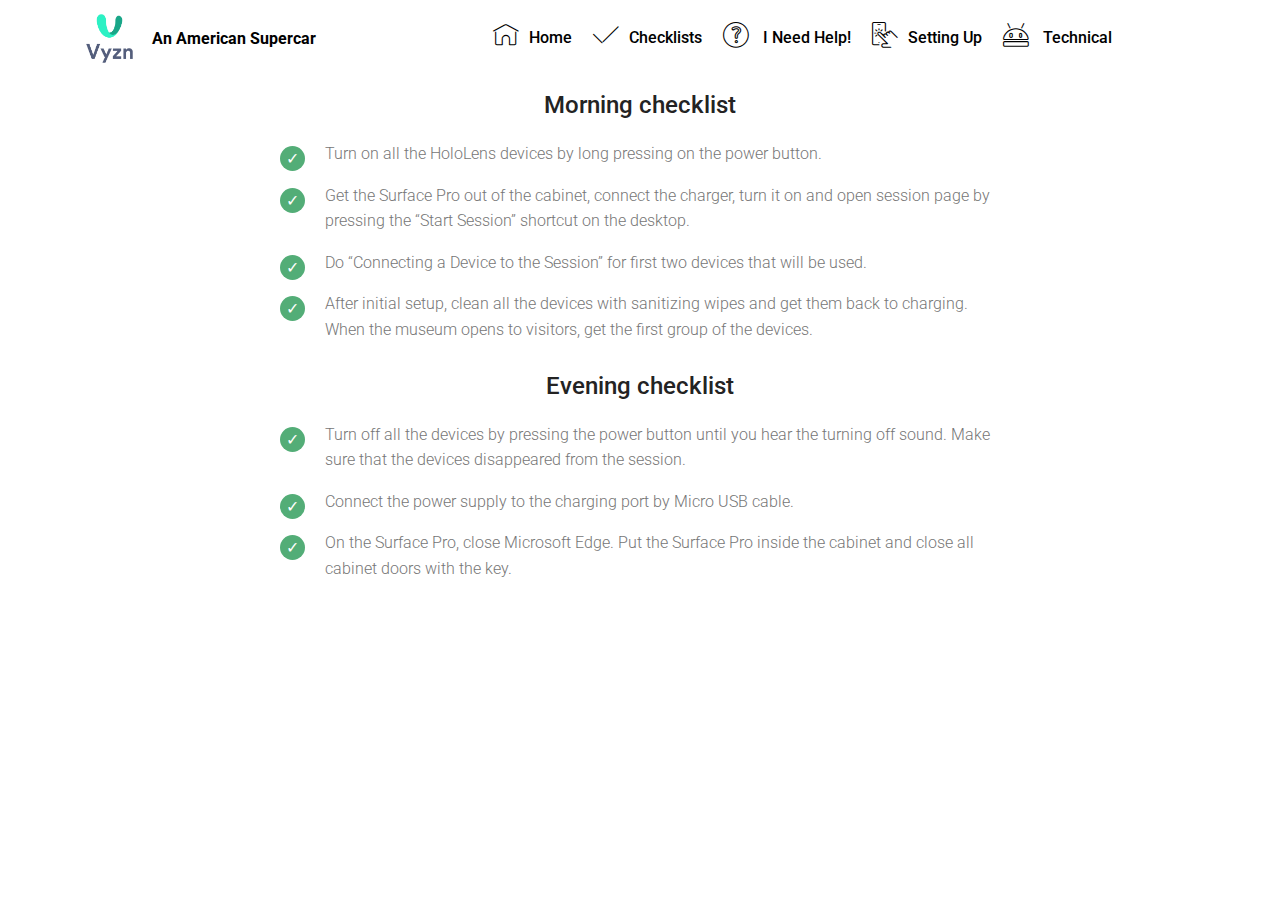
==== commit 27a5e0ab: "create github pages" ====
--- a/checklists.html
+++ b/checklists.html
@@ -22,7 +22,7 @@
   
 </head>
 <body>
-<section class="menu cid-qx8bwaWdoM" once="menu" id="menu2-o" data-rv-view="2293">
+<section class="menu cid-qx8bwaWdoM" once="menu" id="menu2-o" data-rv-view="3247">
 
     
 
@@ -50,7 +50,7 @@
             <ul class="navbar-nav nav-dropdown" data-app-modern-menu="true"><li class="nav-item">
                     <a class="nav-link link text-black display-4" href="index.html"><span class="mbri-home mbr-iconfont mbr-iconfont-btn"></span>Home</a>
                 </li><li class="nav-item"><a class="nav-link link text-black display-4" href="checklists.html"><span class="mbri-success mbr-iconfont mbr-iconfont-btn"></span>Checklists</a></li><li class="nav-item"><a class="nav-link link text-black display-4" href="troubleshooting.html"><span class="mbri-question mbr-iconfont mbr-iconfont-btn"></span>
-                        I need help!</a></li><li class="nav-item dropdown"><a class="nav-link link text-black display-4" href="setup.html" aria-expanded="true"><span class="mbri-touch mbr-iconfont mbr-iconfont-btn"></span>Setting Up</a></li><li class="nav-item">
+                        I Need Help!</a></li><li class="nav-item dropdown"><a class="nav-link link text-black display-4" href="setup.html" aria-expanded="true"><span class="mbri-touch mbr-iconfont mbr-iconfont-btn"></span>Setting Up</a></li><li class="nav-item">
                     <a class="nav-link link text-black display-4" href="technical.html"><span class="mbri-android mbr-iconfont mbr-iconfont-btn"></span>
                         Technical</a>
                 </li></ul>
@@ -59,7 +59,7 @@
     </nav>
 </section>
 
-<section class="engine"><a href="https://mobirise.co/c">free site maker</a></section><section class="mbr-section content4 cid-qx88U4uyLz" id="content4-q" data-rv-view="2295">
+<section class="engine"><a href="https://mobirise.co">Mobirise</a></section><section class="mbr-section content4 cid-qx88U4uyLz" id="content4-q" data-rv-view="3249">
 
     
 
@@ -75,7 +75,7 @@
     </div>
 </section>
 
-<section class="mbr-section content4 cid-qx8kidDkDp" id="content4-w" data-rv-view="2297">
+<section class="mbr-section content4 cid-qx8kidDkDp" id="content4-w" data-rv-view="3251">
 
     
 
@@ -91,7 +91,7 @@
     </div>
 </section>
 
-<section class="mbr-section article content12 cid-qx89dCiiKt" id="content12-r" data-rv-view="2299">
+<section class="mbr-section article content12 cid-qx89dCiiKt" id="content12-r" data-rv-view="3253">
      
 
     <div class="container">
@@ -104,7 +104,7 @@
     </div>
 </section>
 
-<section class="mbr-section content4 cid-qx8fwMS0rk" id="content4-s" data-rv-view="2300">
+<section class="mbr-section content4 cid-qx8fwMS0rk" id="content4-s" data-rv-view="3254">
 
     
 
@@ -120,7 +120,7 @@
     </div>
 </section>
 
-<section class="mbr-section article content12 cid-qx8fCNBUqa" id="content12-t" data-rv-view="2302">
+<section class="mbr-section article content12 cid-qx8fCNBUqa" id="content12-t" data-rv-view="3256">
      
 
     <div class="container">
@@ -144,6 +144,5 @@
   <script src="assets/theme/js/script.js"></script>
   
   
- <div id="scrollToTop" class="scrollToTop mbr-arrow-up"><a style="text-align: center;"><i class="mbri-down mbr-iconfont"></i></a></div>
-  </body>
+</body>
 </html>--- a/assets/mobirise/css/mbr-additional.css
+++ b/assets/mobirise/css/mbr-additional.css
@@ -579,8 +579,8 @@
   color: #a9d6bb;
 }
 /* Scroll to top button*/
-#scrollToTop a {
-  border-radius: 100px;
+.scrollToTop_wraper {
+  opacity: 0 !important;
 }
 /* Others*/
 .note-check a[data-value=Rubik] {
@@ -1339,7 +1339,7 @@
 }
 .cid-qx83D5hTI8 {
   padding-top: 120px;
-  padding-bottom: 30px;
+  padding-bottom: 60px;
   background-image: url("../../../assets/images/ford-from-poster-clip-2000x646.png");
 }
 .cid-qx83D5hTI8 H2 {
@@ -1347,7 +1347,7 @@
   text-align: center;
 }
 .cid-qx8m9aN5ae {
-  padding-top: 15px;
+  padding-top: 30px;
   padding-bottom: 0px;
   background-color: #ffffff;
 }
@@ -1768,7 +1768,7 @@
 }
 .cid-qx87F2jizC {
   padding-top: 0px;
-  padding-bottom: 60px;
+  padding-bottom: 0px;
   background-color: #ffffff;
 }
 .cid-qx87F2jizC .counter-container {
@@ -1799,6 +1799,81 @@
   border-radius: 50%;
   content: '✓';
 }
+.cid-qxe3nL16uZ {
+  padding-top: 15px;
+  padding-bottom: 15px;
+  background-color: #2e2e2e;
+}
+.cid-qxe3nL16uZ .line {
+  background-color: #ffffff;
+  color: #ffffff;
+  align: center;
+  height: 2px;
+  margin: 0 auto;
+}
+.cid-qxe3nL16uZ .section-text {
+  padding: 2rem 0;
+}
+.cid-qxe3nL16uZ .inner-container {
+  margin: 0 auto;
+}
+@media (max-width: 768px) {
+  .cid-qxe3nL16uZ .inner-container {
+    width: 100% !important;
+  }
+}
+.cid-qxdnInBCFP {
+  padding-top: 60px;
+  padding-bottom: 60px;
+  background-color: #ffffff;
+  position: relative;
+}
+.cid-qxdnInBCFP p {
+  color: #767676;
+}
+.cid-qxdnInBCFP .card {
+  border-radius: 0px;
+  margin-bottom: -1px;
+}
+.cid-qxdnInBCFP .card .card-header {
+  border-radius: 0px;
+  border: 0px;
+  padding: 0;
+}
+.cid-qxdnInBCFP .card .card-header a.panel-title {
+  margin-bottom: 0;
+  margin-top: -1px;
+  font-weight: 500;
+  font-style: normal;
+  display: block;
+  text-decoration: none !important;
+  line-height: normal;
+}
+.cid-qxdnInBCFP .card .card-header a.panel-title:focus {
+  text-decoration: none !important;
+}
+.cid-qxdnInBCFP .card .card-header a.panel-title h4 {
+  border: 1px solid #dfdfdf;
+  padding: 1.3rem 2rem;
+  margin-bottom: 0;
+}
+.cid-qxdnInBCFP .card .card-header a.panel-title h4 .sign {
+  padding-right: 1rem;
+}
+.cid-qxdndtF5R0 {
+  padding-top: 0px;
+  padding-bottom: 30px;
+  background-color: #ffffff;
+}
+.cid-qxdndtF5R0 .mbr-text,
+.cid-qxdndtF5R0 blockquote {
+  color: #767676;
+}
+.cid-qxdmI9WuZ5 {
+  padding-top: 30px;
+  padding-bottom: 30px;
+  background-color: #2e2e2e;
+}
 .cid-qx8bwaWdoM .navbar {
   background: #ffffff;
   transition: none;
@@ -3338,7 +3413,7 @@
   line-height: 20px;
   transition: all .2s;
   color: #ffffff;
-  background: #149dcc;
+  background: #53ad77;
   width: 25px;
   height: 25px;
   border-radius: 50%;
@@ -3355,12 +3430,101 @@
 .cid-qx8ogM8Q5M .mbr-section-subtitle {
   color: #767676;
 }
+.cid-qxdhhC1S47 {
+  padding-top: 0px;
+  padding-bottom: 0px;
+  background-color: #f9f9f9;
+}
+.cid-qxdhhC1S47 h4 {
+  font-weight: 500;
+  margin-bottom: 0;
+  text-align: left;
+}
+.cid-qxdhhC1S47 p {
+  color: #767676;
+  text-align: left;
+}
+.cid-qxdhhC1S47 .card-box {
+  padding-top: 2rem;
+}
 .cid-qx8oh5L5dJ {
   padding-top: 45px;
   padding-bottom: 15px;
   background-color: #ffffff;
 }
 .cid-qx8oh5L5dJ .mbr-section-subtitle {
+  color: #767676;
+}
+.cid-qxdks56Y4f {
+  padding-top: 0px;
+  padding-bottom: 0px;
+  background-color: #ffffff;
+}
+.cid-qxdks56Y4f .mbr-text,
+.cid-qxdks56Y4f blockquote {
+  color: #767676;
+}
+.cid-qxdkQwl4pQ {
+  padding-top: 0px;
+  padding-bottom: 0px;
+  background-color: #ffffff;
+}
+.cid-qxdkQwl4pQ .card-img {
+  background-color: #fff;
+}
+.cid-qxdkQwl4pQ .card-img a {
+  display: block;
+  padding-top: 2rem;
+}
+.cid-qxdkQwl4pQ .card-box {
+  background-color: #ffffff;
+  padding: 2rem;
+}
+.cid-qxdkQwl4pQ h4 {
+  font-weight: 500;
+  margin-bottom: 0;
+  text-align: left;
+}
+.cid-qxdkQwl4pQ p {
+  text-align: left;
+}
+.cid-qxdkQwl4pQ .mbr-text {
+  color: #767676;
+}
+.cid-qxdkQwl4pQ .card-wrapper {
+  box-shadow: 0px 0px 0px 0px rgba(0, 0, 0, 0);
+  transition: box-shadow 0.3s;
+}
+.cid-qxdkQwl4pQ .card-wrapper:hover {
+  box-shadow: 0px 0px 30px 0px rgba(0, 0, 0, 0.05);
+  transition: box-shadow 0.3s;
+}
+@media (min-width: 992px) {
+  .cid-qxdkQwl4pQ .my-col {
+    flex: 0 0 20%;
+    max-width: 20%;
+    padding: 15px;
+  }
+}
+.cid-qxdilwn2X6 {
+  padding-top: 30px;
+  padding-bottom: 30px;
+  background-color: #2e2e2e;
+}
+.cid-qxdsrS38la {
+  padding-top: 15px;
+  padding-bottom: 0px;
+  background-color: #ffffff;
+}
+.cid-qxdsrS38la .mbr-section-subtitle {
+  color: #767676;
+}
+.cid-qxdsy0b8zd {
+  padding-top: 15px;
+  padding-bottom: 0px;
+  background-color: #ffffff;
+}
+.cid-qxdsy0b8zd .mbr-section-subtitle {
   color: #767676;
 }
 .cid-qx8bwaWdoM .navbar {
@@ -3730,6 +3894,82 @@
   .cid-qx8bwaWdoM .menu-logo {
     flex-shrink: 0;
   }
+}
+.cid-qxdrYzYtcX {
+  padding-top: 0px;
+  padding-bottom: 0px;
+  background-color: #ffffff;
+}
+.cid-qxdrYzYtcX .counter-container {
+  color: #767676;
+}
+.cid-qxdrYzYtcX .counter-container ul {
+  margin-bottom: 0;
+}
+.cid-qxdrYzYtcX .counter-container ul li {
+  margin-bottom: 1rem;
+  list-style: none;
+}
+.cid-qxdrYzYtcX .counter-container ul li:before {
+  position: absolute;
+  left: 0px;
+  margin-top: -10px;
+  padding-top: 3px;
+  content: '';
+  display: inline-block;
+  text-align: center;
+  margin: 5px 10px;
+  line-height: 20px;
+  transition: all .2s;
+  color: #ffffff;
+  background: #53ad77;
+  width: 25px;
+  height: 25px;
+  border-radius: 50%;
+  content: '✓';
+}
+.cid-qxdU5nEAY2 {
+  padding-top: 15px;
+  padding-bottom: 15px;
+  background-color: #ffffff;
+  position: relative;
+}
+.cid-qxdU5nEAY2 p {
+  color: #767676;
+}
+.cid-qxdU5nEAY2 .card {
+  border-radius: 0px;
+  margin-bottom: -1px;
+}
+.cid-qxdU5nEAY2 .card .card-header {
+  border-radius: 0px;
+  border: 0px;
+  padding: 0;
+}
+.cid-qxdU5nEAY2 .card .card-header a.panel-title {
+  margin-bottom: 0;
+  margin-top: -1px;
+  font-weight: 500;
+  font-style: normal;
+  display: block;
+  text-decoration: none !important;
+  line-height: normal;
+}
+.cid-qxdU5nEAY2 .card .card-header a.panel-title:focus {
+  text-decoration: none !important;
+}
+.cid-qxdU5nEAY2 .card .card-header a.panel-title h4 {
+  border: 1px solid #dfdfdf;
+  padding: 1.3rem 2rem;
+  margin-bottom: 0;
+}
+.cid-qxdU5nEAY2 .card .card-header a.panel-title h4 .sign {
+  padding-right: 1rem;
+}
+.cid-qxe1ySELIl {
+  padding-top: 30px;
+  padding-bottom: 30px;
+  background-color: #2e2e2e;
 }
 .cid-qx8bwaWdoM .navbar {
   background: #ffffff;
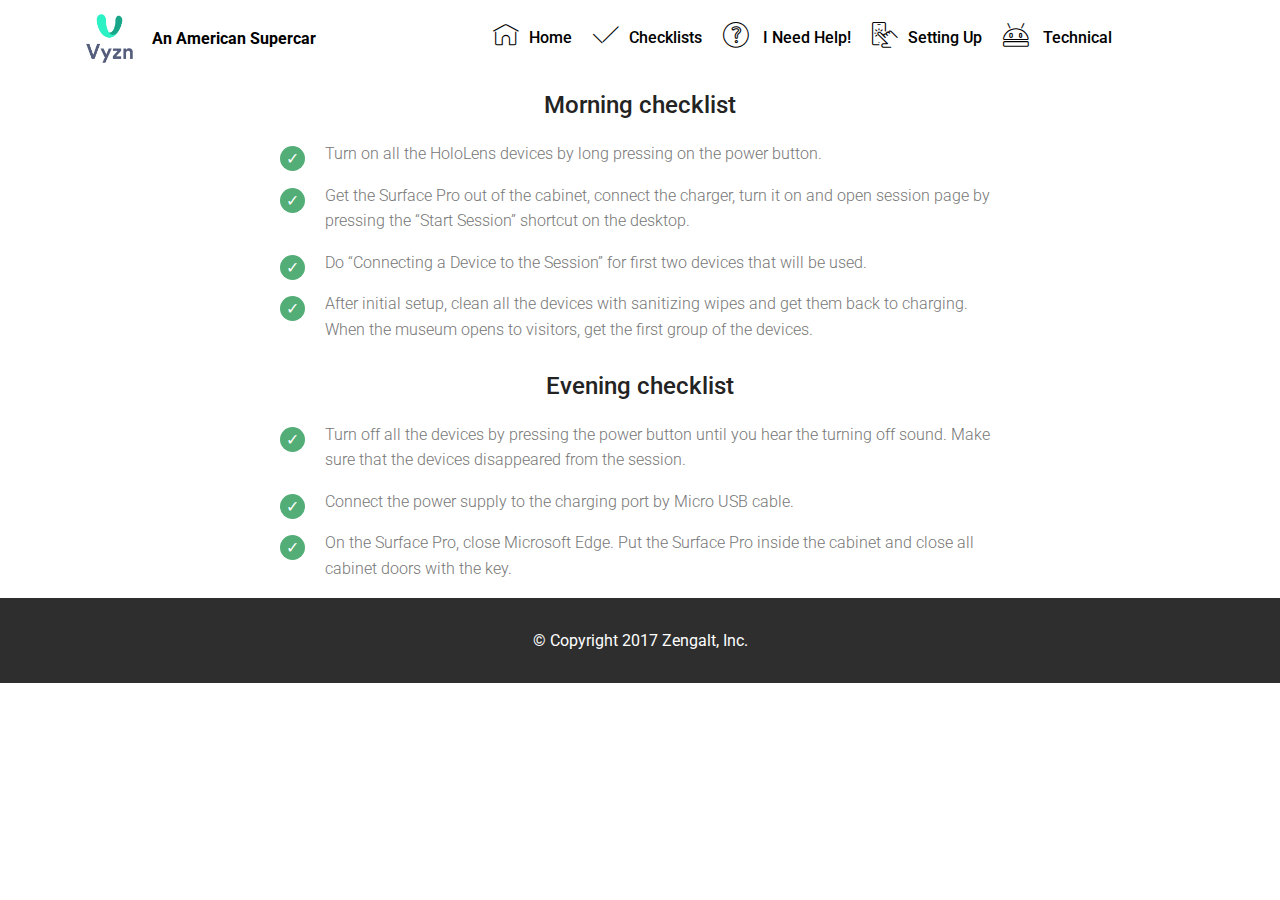
==== commit 573ca46b: "create github pages" ====
--- a/checklists.html
+++ b/checklists.html
@@ -22,7 +22,7 @@
   
 </head>
 <body>
-<section class="menu cid-qx8bwaWdoM" once="menu" id="menu2-o" data-rv-view="3247">
+<section class="menu cid-qx8bwaWdoM" once="menu" id="menu2-o" data-rv-view="3787">
 
     
 
@@ -59,7 +59,7 @@
     </nav>
 </section>
 
-<section class="engine"><a href="https://mobirise.co">Mobirise</a></section><section class="mbr-section content4 cid-qx88U4uyLz" id="content4-q" data-rv-view="3249">
+<section class="engine"><a href="https://mobirise.co/p">bootstrap menu</a></section><section class="mbr-section content4 cid-qx88U4uyLz" id="content4-q" data-rv-view="3789">
 
     
 
@@ -75,7 +75,7 @@
     </div>
 </section>
 
-<section class="mbr-section content4 cid-qx8kidDkDp" id="content4-w" data-rv-view="3251">
+<section class="mbr-section content4 cid-qx8kidDkDp" id="content4-w" data-rv-view="3791">
 
     
 
@@ -91,7 +91,7 @@
     </div>
 </section>
 
-<section class="mbr-section article content12 cid-qx89dCiiKt" id="content12-r" data-rv-view="3253">
+<section class="mbr-section article content12 cid-qx89dCiiKt" id="content12-r" data-rv-view="3793">
      
 
     <div class="container">
@@ -104,7 +104,7 @@
     </div>
 </section>
 
-<section class="mbr-section content4 cid-qx8fwMS0rk" id="content4-s" data-rv-view="3254">
+<section class="mbr-section content4 cid-qx8fwMS0rk" id="content4-s" data-rv-view="3794">
 
     
 
@@ -120,7 +120,7 @@
     </div>
 </section>
 
-<section class="mbr-section article content12 cid-qx8fCNBUqa" id="content12-t" data-rv-view="3256">
+<section class="mbr-section article content12 cid-qx8fCNBUqa" id="content12-t" data-rv-view="3796">
      
 
     <div class="container">
@@ -128,6 +128,22 @@
             <div class="mbr-text counter-container col-12 col-md-8 mbr-fonts-style display-4">
                 <ul><li>Turn off all the devices by pressing the power button until you hear the turning off sound. Make sure that the devices disappeared from the session.</li><li>Connect the power supply to the charging port by Micro USB cable.</li><li>On the Surface Pro, close Microsoft Edge. Put the Surface Pro inside the cabinet and close all cabinet doors with the key.</li>
                 </ul>
+            </div>
+        </div>
+    </div>
+</section>
+
+<section once="" class="cid-qxe90KUQXt" id="footer6-23" data-rv-view="3797">
+
+    
+
+    
+
+    <div class="container">
+        <div class="media-container-row align-center mbr-white">
+            <div class="col-12">
+                <p class="mbr-text mb-0 mbr-fonts-style display-7">
+                    © Copyright 2017 Zengalt, Inc.</p>
             </div>
         </div>
     </div>
--- a/assets/mobirise/css/mbr-additional.css
+++ b/assets/mobirise/css/mbr-additional.css
@@ -1758,14 +1758,6 @@
     flex-shrink: 0;
   }
 }
-.cid-qx83WexcFy {
-  padding-top: 30px;
-  padding-bottom: 0px;
-  background-color: #ffffff;
-}
-.cid-qx83WexcFy .mbr-section-subtitle {
-  color: #767676;
-}
 .cid-qx87F2jizC {
   padding-top: 0px;
   padding-bottom: 0px;
@@ -1802,11 +1794,11 @@
 .cid-qxe3nL16uZ {
   padding-top: 15px;
   padding-bottom: 15px;
-  background-color: #2e2e2e;
+  background-color: #ffffff;
 }
 .cid-qxe3nL16uZ .line {
-  background-color: #ffffff;
-  color: #ffffff;
+  background-color: #000000;
+  color: #000000;
   align: center;
   height: 2px;
   margin: 0 auto;
@@ -1824,7 +1816,7 @@
 }
 .cid-qxdnInBCFP {
   padding-top: 60px;
-  padding-bottom: 60px;
+  padding-bottom: 15px;
   background-color: #ffffff;
   position: relative;
 }
@@ -1868,6 +1860,33 @@
 .cid-qxdndtF5R0 .mbr-text,
 .cid-qxdndtF5R0 blockquote {
   color: #767676;
+}
+.cid-qxe8jJNm2I {
+  padding-top: 0px;
+  padding-bottom: 15px;
+  background-color: #ffffff;
+}
+.cid-qxe8jJNm2I .title {
+  margin-bottom: 2rem;
+}
+.cid-qxe8jJNm2I .mbr-section-subtitle {
+  color: #767676;
+}
+.cid-qxe8jJNm2I a:not([href]):not([tabindex]) {
+  color: #fff;
+  border-radius: 3px;
+}
+.cid-qxe8jJNm2I a.btn-white:not([href]):not([tabindex]) {
+  color: #333;
+}
+.cid-qxe8jJNm2I .multi-horizontal {
+  flex-grow: 1;
+  -webkit-flex-grow: 1;
+  max-width: 100%;
+}
+.cid-qxe8jJNm2I .input-group-btn {
+  display: block;
+  text-align: center;
 }
 .cid-qxdmI9WuZ5 {
   padding-top: 30px;
@@ -2266,6 +2285,11 @@
 .cid-qx8hTW2RjI .mbr-text,
 .cid-qx8hTW2RjI blockquote {
   color: #767676;
+}
+.cid-qxe96UEPdW {
+  padding-top: 30px;
+  padding-bottom: 30px;
+  background-color: #2e2e2e;
 }
 .cid-qx8bwaWdoM .navbar {
   background: #ffffff;
@@ -4435,3 +4459,8 @@
 .cid-qx8fCNBUqa .mbr-text UL {
   text-align: left;
 }
+.cid-qxe90KUQXt {
+  padding-top: 30px;
+  padding-bottom: 30px;
+  background-color: #2e2e2e;
+}
